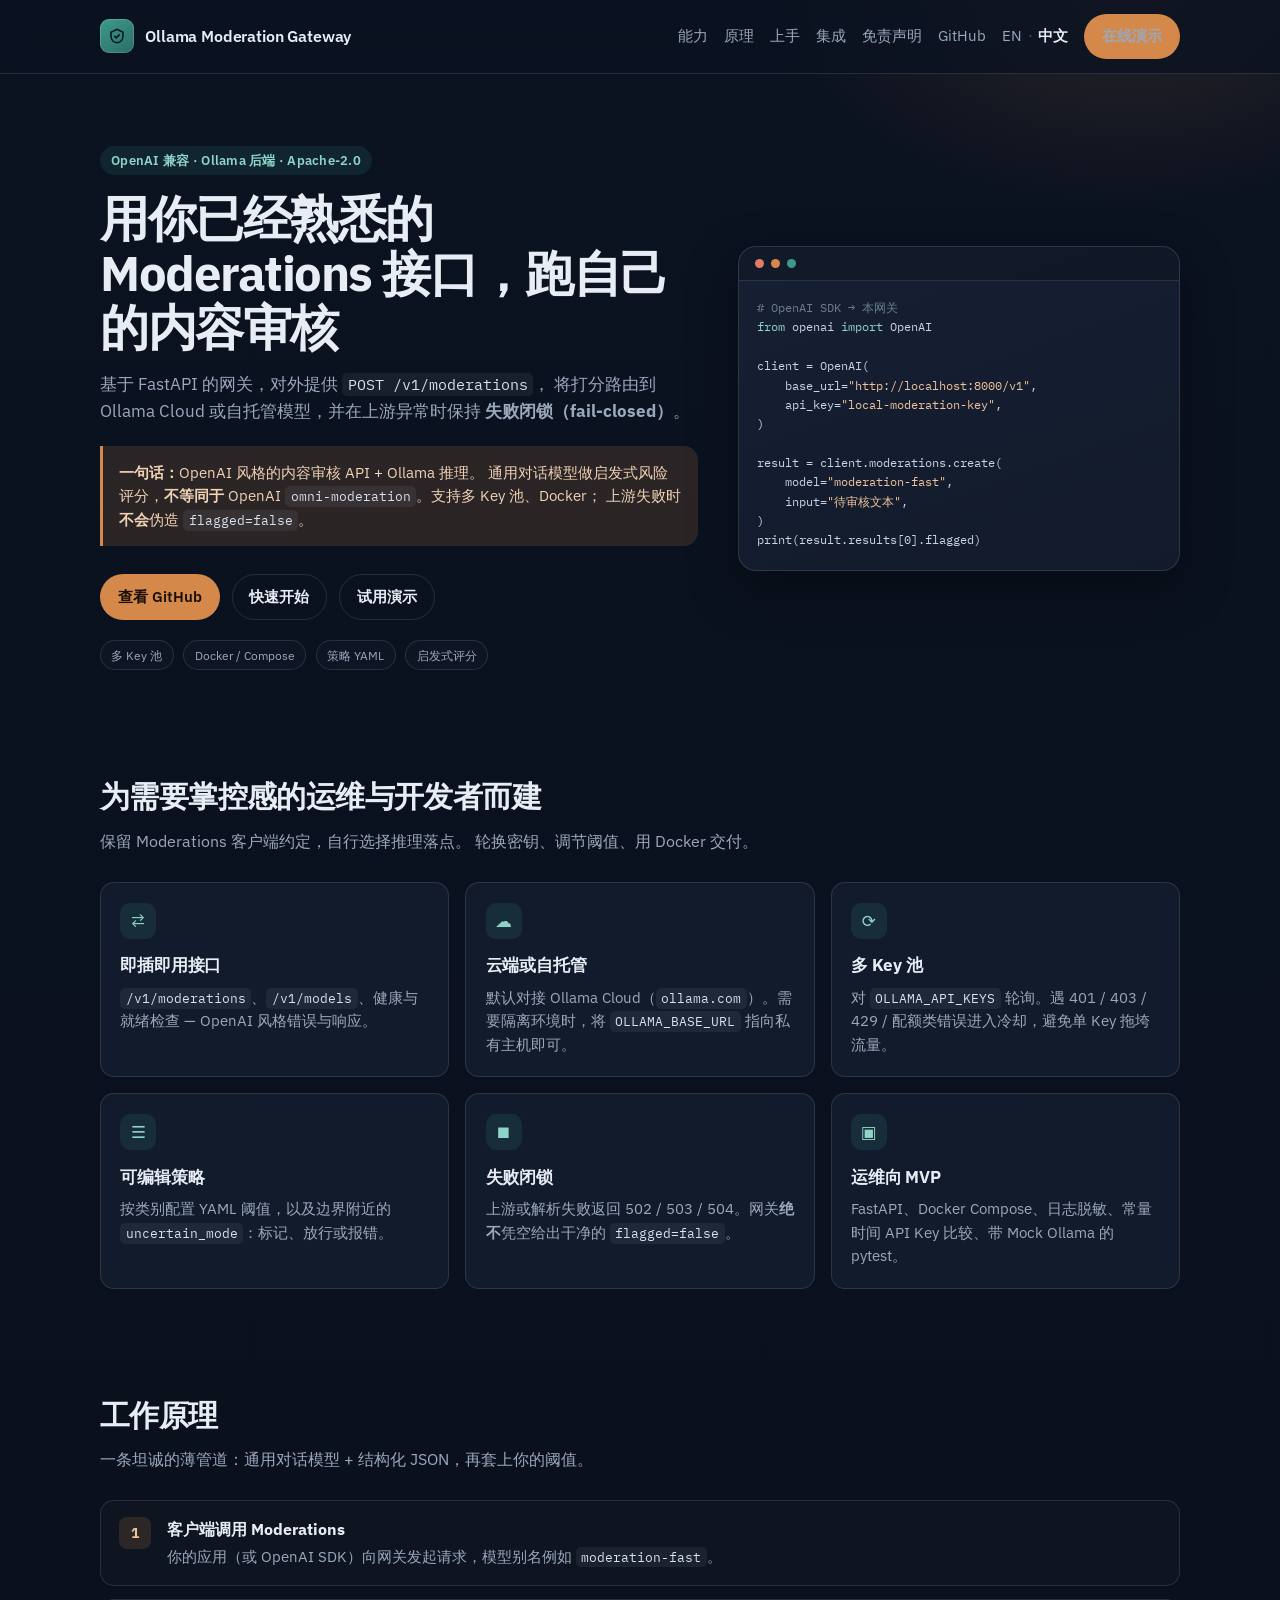
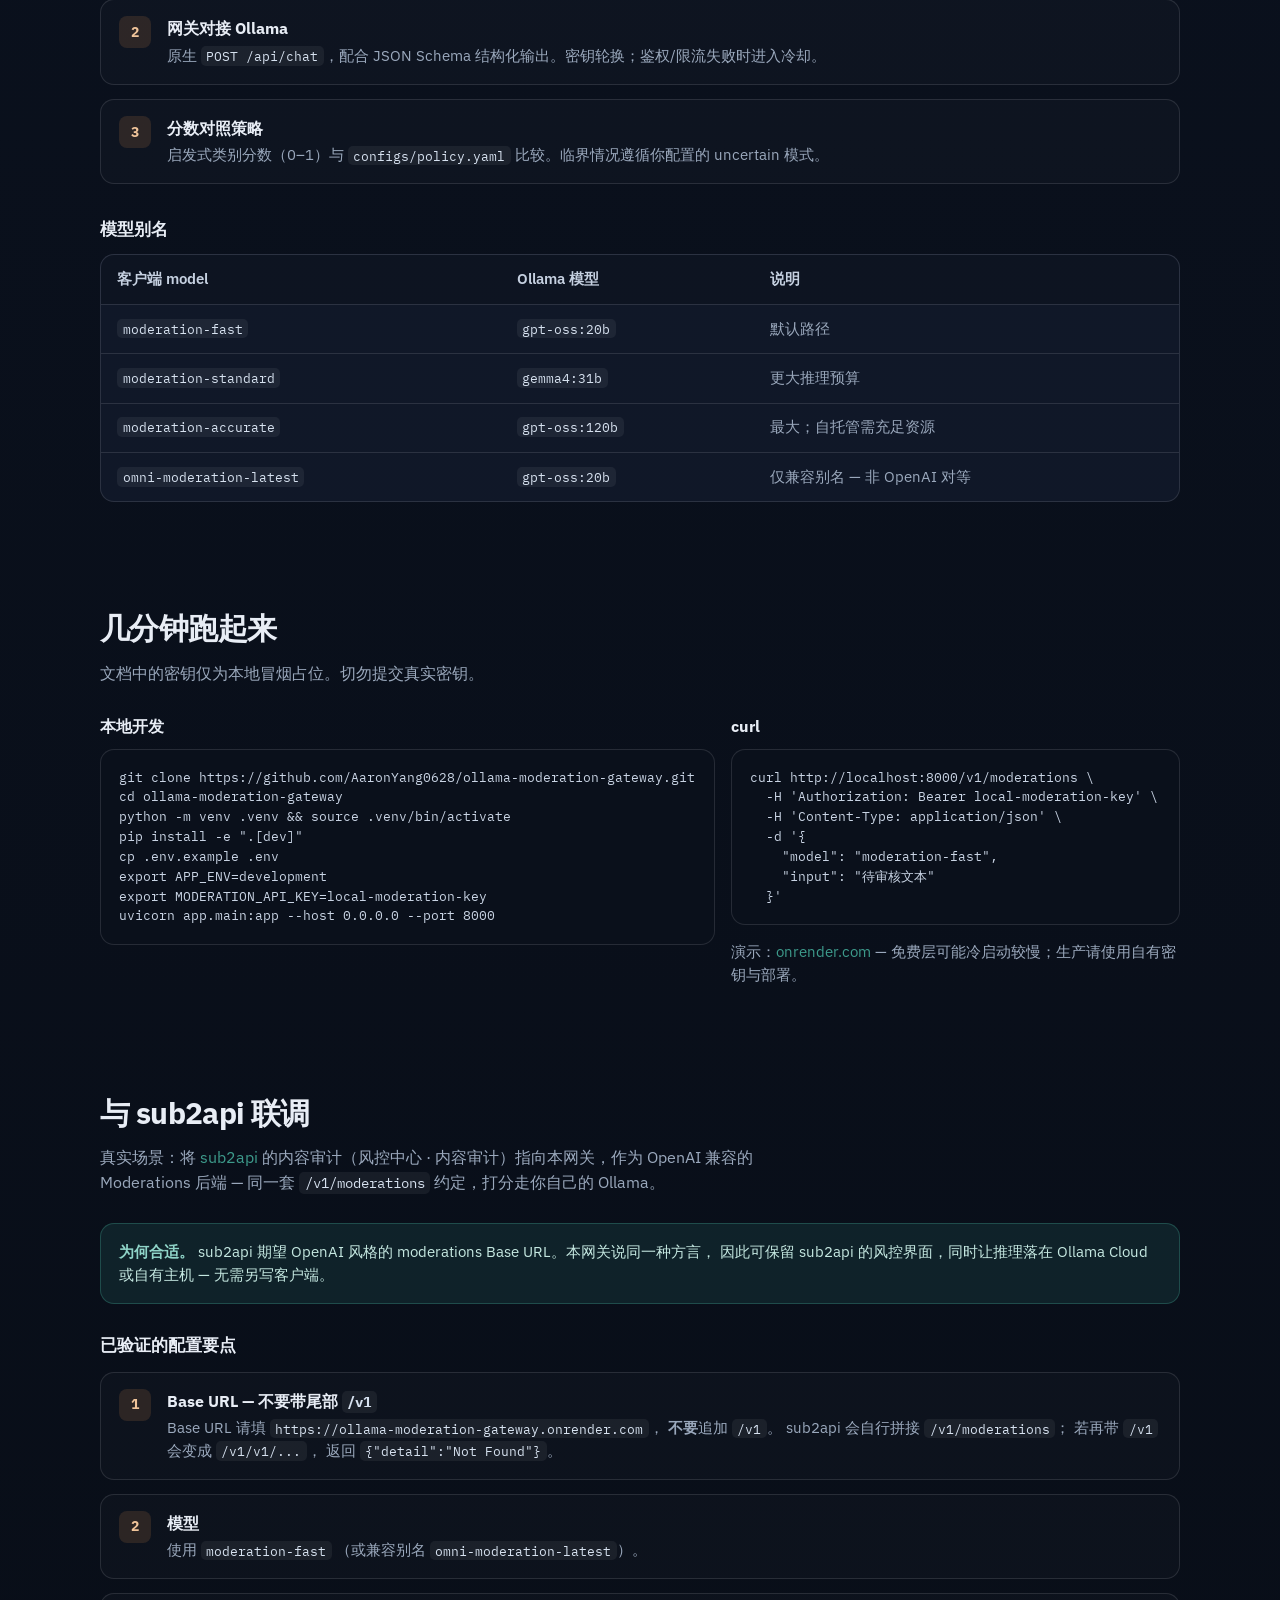
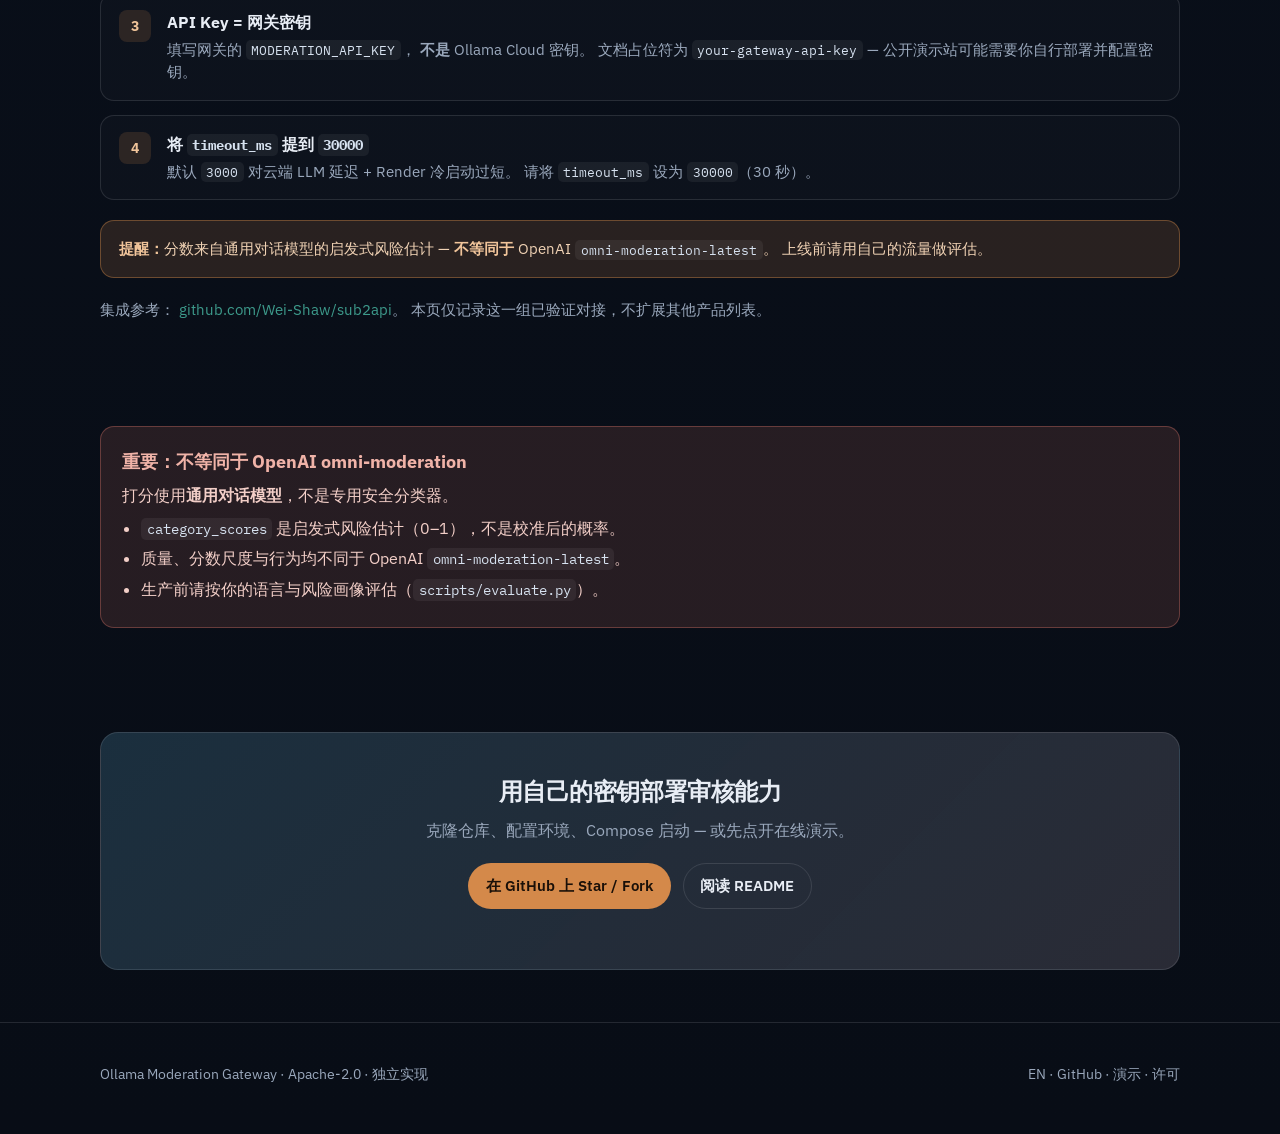
==== docs/zh/index.html @ 5632f90f "Docs: sub2api integration example and Chinese landing page" ====
<!DOCTYPE html>
<html lang="zh-CN">
<head>
  <meta charset="utf-8" />
  <meta name="viewport" content="width=device-width, initial-scale=1" />
  <title>Ollama Moderation Gateway — OpenAI 兼容内容审核网关</title>
  <meta name="description" content="基于 Ollama（云端或自托管）的 OpenAI 兼容 Moderations API 网关。多 Key 池、FastAPI、Docker、失败闭锁。启发式评分，不等同于 OpenAI omni-moderation。可对接 sub2api 内容审计。" />
  <meta name="theme-color" content="#0b1220" />
  <link rel="preconnect" href="https://fonts.googleapis.com" />
  <link rel="preconnect" href="https://fonts.gstatic.com" crossorigin />
  <link href="https://fonts.googleapis.com/css2?family=IBM+Plex+Mono:wght@400;500&family=IBM+Plex+Sans:wght@400;500;600;700&display=swap" rel="stylesheet" />
  <link rel="stylesheet" href="../assets/style.css" />
  <link rel="icon" href="data:image/svg+xml,%3Csvg xmlns='http://www.w3.org/2000/svg' viewBox='0 0 32 32'%3E%3Crect width='32' height='32' rx='8' fill='%233d9a8b'/%3E%3Cpath d='M8 16h16M16 8v16' stroke='%230b1220' stroke-width='3' stroke-linecap='round'/%3E%3C/svg%3E" />
</head>
<body>
  <header class="nav">
    <div class="wrap nav-inner">
      <a class="brand" href="#top">
        <span class="brand-mark" aria-hidden="true">
          <svg width="18" height="18" viewBox="0 0 24 24" fill="none">
            <path d="M12 3l8 4v5c0 5-3.5 8.5-8 9-4.5-.5-8-4-8-9V7l8-4z" stroke="#0b1220" stroke-width="2" fill="none"/>
            <path d="M9 12.5l2 2 4-4" stroke="#0b1220" stroke-width="2" stroke-linecap="round" stroke-linejoin="round"/>
          </svg>
        </span>
        Ollama Moderation Gateway
      </a>
      <nav class="nav-links" aria-label="主导航">
        <a class="hide-sm" href="#features">能力</a>
        <a class="hide-sm" href="#how">原理</a>
        <a class="hide-sm" href="#code">上手</a>
        <a class="hide-sm" href="#integrations">集成</a>
        <a class="hide-sm" href="#disclaimer">免责声明</a>
        <a href="https://github.com/AaronYang0628/ollama-moderation-gateway">GitHub</a>
        <span class="lang-switch" aria-label="语言">
          <a href="../">EN</a>
          <span class="lang-sep" aria-hidden="true">·</span>
          <span class="lang-current" aria-current="page">中文</span>
        </span>
        <a class="btn btn-primary" href="https://ollama-moderation-gateway.onrender.com">在线演示</a>
      </nav>
    </div>
  </header>

  <main id="top">
    <section class="hero">
      <div class="wrap hero-grid">
        <div>
          <div class="eyebrow">OpenAI 兼容 · Ollama 后端 · Apache-2.0</div>
          <h1>用你已经熟悉的 Moderations 接口，跑自己的内容审核</h1>
          <p class="hero-lead">
            基于 FastAPI 的网关，对外提供 <code class="inline">POST /v1/moderations</code>，
            将打分路由到 Ollama Cloud 或自托管模型，并在上游异常时保持
            <strong>失败闭锁（fail-closed）</strong>。
          </p>
          <p class="zh-summary">
            <strong>一句话：</strong>OpenAI 风格的内容审核 API + Ollama 推理。
            通用对话模型做启发式风险评分，<strong>不等同于</strong> OpenAI
            <code class="inline">omni-moderation</code>。支持多 Key 池、Docker；
            上游失败时<strong>不会</strong>伪造 <code class="inline">flagged=false</code>。
          </p>
          <div class="cta-row">
            <a class="btn btn-primary" href="https://github.com/AaronYang0628/ollama-moderation-gateway">查看 GitHub</a>
            <a class="btn btn-ghost" href="https://github.com/AaronYang0628/ollama-moderation-gateway#quick-start">快速开始</a>
            <a class="btn btn-ghost" href="https://ollama-moderation-gateway.onrender.com">试用演示</a>
          </div>
          <div class="meta-row">
            <span class="chip">多 Key 池</span>
            <span class="chip">Docker / Compose</span>
            <span class="chip">策略 YAML</span>
            <span class="chip">启发式评分</span>
          </div>
        </div>
        <aside class="hero-card" aria-label="示例请求">
          <div class="hero-card-top">
            <span class="dot"></span><span class="dot"></span><span class="dot"></span>
          </div>
          <pre><span class="tok-cm"># OpenAI SDK → 本网关</span>
<span class="tok-key">from</span> openai <span class="tok-key">import</span> OpenAI

client = OpenAI(
    base_url=<span class="tok-str">"http://localhost:8000/v1"</span>,
    api_key=<span class="tok-str">"local-moderation-key"</span>,
)

result = client.moderations.create(
    model=<span class="tok-str">"moderation-fast"</span>,
    input=<span class="tok-str">"待审核文本"</span>,
)
print(result.results[0].flagged)</pre>
        </aside>
      </div>
    </section>

    <section id="features">
      <div class="wrap">
        <h2 class="section-title">为需要掌控感的运维与开发者而建</h2>
        <p class="section-lead">
          保留 Moderations 客户端约定，自行选择推理落点。
          轮换密钥、调节阈值、用 Docker 交付。
        </p>
        <div class="grid-3">
          <article class="card">
            <div class="icon" aria-hidden="true">⇄</div>
            <h3>即插即用接口</h3>
            <p><code class="inline">/v1/moderations</code>、<code class="inline">/v1/models</code>、健康与就绪检查 — OpenAI 风格错误与响应。</p>
          </article>
          <article class="card">
            <div class="icon" aria-hidden="true">☁</div>
            <h3>云端或自托管</h3>
            <p>默认对接 Ollama Cloud（<code class="inline">ollama.com</code>）。需要隔离环境时，将 <code class="inline">OLLAMA_BASE_URL</code> 指向私有主机即可。</p>
          </article>
          <article class="card">
            <div class="icon" aria-hidden="true">⟳</div>
            <h3>多 Key 池</h3>
            <p>对 <code class="inline">OLLAMA_API_KEYS</code> 轮询。遇 401 / 403 / 429 / 配额类错误进入冷却，避免单 Key 拖垮流量。</p>
          </article>
          <article class="card">
            <div class="icon" aria-hidden="true">☰</div>
            <h3>可编辑策略</h3>
            <p>按类别配置 YAML 阈值，以及边界附近的 <code class="inline">uncertain_mode</code>：标记、放行或报错。</p>
          </article>
          <article class="card">
            <div class="icon" aria-hidden="true">⏹</div>
            <h3>失败闭锁</h3>
            <p>上游或解析失败返回 502 / 503 / 504。网关<strong>绝不</strong>凭空给出干净的 <code class="inline">flagged=false</code>。</p>
          </article>
          <article class="card">
            <div class="icon" aria-hidden="true">▣</div>
            <h3>运维向 MVP</h3>
            <p>FastAPI、Docker Compose、日志脱敏、常量时间 API Key 比较、带 Mock Ollama 的 pytest。</p>
          </article>
        </div>
      </div>
    </section>

    <section id="how">
      <div class="wrap">
        <h2 class="section-title">工作原理</h2>
        <p class="section-lead">一条坦诚的薄管道：通用对话模型 + 结构化 JSON，再套上你的阈值。</p>
        <div class="steps">
          <div class="step">
            <div class="step-num">1</div>
            <div>
              <h3>客户端调用 Moderations</h3>
              <p>你的应用（或 OpenAI SDK）向网关发起请求，模型别名例如 <code class="inline">moderation-fast</code>。</p>
            </div>
          </div>
          <div class="step">
            <div class="step-num">2</div>
            <div>
              <h3>网关对接 Ollama</h3>
              <p>原生 <code class="inline">POST /api/chat</code>，配合 JSON Schema 结构化输出。密钥轮换；鉴权/限流失败时进入冷却。</p>
            </div>
          </div>
          <div class="step">
            <div class="step-num">3</div>
            <div>
              <h3>分数对照策略</h3>
              <p>启发式类别分数（0–1）与 <code class="inline">configs/policy.yaml</code> 比较。临界情况遵循你配置的 uncertain 模式。</p>
            </div>
          </div>
        </div>

        <h3 style="margin: 2rem 0 0.75rem; font-size: 1.05rem;">模型别名</h3>
        <div class="table-wrap">
          <table>
            <thead>
              <tr>
                <th>客户端 model</th>
                <th>Ollama 模型</th>
                <th>说明</th>
              </tr>
            </thead>
            <tbody>
              <tr>
                <td><code class="inline">moderation-fast</code></td>
                <td><code class="inline">gpt-oss:20b</code></td>
                <td>默认路径</td>
              </tr>
              <tr>
                <td><code class="inline">moderation-standard</code></td>
                <td><code class="inline">gemma4:31b</code></td>
                <td>更大推理预算</td>
              </tr>
              <tr>
                <td><code class="inline">moderation-accurate</code></td>
                <td><code class="inline">gpt-oss:120b</code></td>
                <td>最大；自托管需充足资源</td>
              </tr>
              <tr>
                <td><code class="inline">omni-moderation-latest</code></td>
                <td><code class="inline">gpt-oss:20b</code></td>
                <td>仅兼容别名 — 非 OpenAI 对等</td>
              </tr>
            </tbody>
          </table>
        </div>
      </div>
    </section>

    <section id="code">
      <div class="wrap">
        <h2 class="section-title">几分钟跑起来</h2>
        <p class="section-lead">文档中的密钥仅为本地冒烟占位。切勿提交真实密钥。</p>
        <div class="split">
          <div>
            <h3 style="margin: 0 0 0.65rem; font-size: 1rem;">本地开发</h3>
            <pre class="code-block">git clone https://github.com/AaronYang0628/ollama-moderation-gateway.git
cd ollama-moderation-gateway
python -m venv .venv &amp;&amp; source .venv/bin/activate
pip install -e ".[dev]"
cp .env.example .env
export APP_ENV=development
export MODERATION_API_KEY=local-moderation-key
uvicorn app.main:app --host 0.0.0.0 --port 8000</pre>
          </div>
          <div>
            <h3 style="margin: 0 0 0.65rem; font-size: 1rem;">curl</h3>
            <pre class="code-block">curl http://localhost:8000/v1/moderations \
  -H 'Authorization: Bearer local-moderation-key' \
  -H 'Content-Type: application/json' \
  -d '{
    "model": "moderation-fast",
    "input": "待审核文本"
  }'</pre>
            <p style="margin: 1rem 0 0; color: var(--muted); font-size: 0.92rem;">
              演示：<a href="https://ollama-moderation-gateway.onrender.com">onrender.com</a> —
              免费层可能冷启动较慢；生产请使用自有密钥与部署。
            </p>
          </div>
        </div>
      </div>
    </section>

    <section id="integrations">
      <div class="wrap">
        <h2 class="section-title">与 sub2api 联调</h2>
        <p class="section-lead">
          真实场景：将
          <a href="https://github.com/Wei-Shaw/sub2api" rel="noopener">sub2api</a>
          的内容审计（风控中心 · 内容审计）指向本网关，作为 OpenAI 兼容的 Moderations 后端 —
          同一套 <code class="inline">/v1/moderations</code> 约定，打分走你自己的 Ollama。
        </p>

        <div class="callout">
          <strong>为何合适。</strong>
          sub2api 期望 OpenAI 风格的 moderations Base URL。本网关说同一种方言，
          因此可保留 sub2api 的风控界面，同时让推理落在 Ollama Cloud 或自有主机 —
          无需另写客户端。
        </div>

        <h3 style="margin: 1.75rem 0 0.85rem; font-size: 1.05rem;">已验证的配置要点</h3>
        <div class="steps">
          <div class="step">
            <div class="step-num">1</div>
            <div>
              <h3>Base URL — 不要带尾部 <code class="inline">/v1</code></h3>
              <p>
                Base URL 请填
                <code class="inline">https://ollama-moderation-gateway.onrender.com</code>，
                <strong>不要</strong>追加 <code class="inline">/v1</code>。
                sub2api 会自行拼接 <code class="inline">/v1/moderations</code>；
                若再带 <code class="inline">/v1</code> 会变成 <code class="inline">/v1/v1/...</code>，
                返回 <code class="inline">{"detail":"Not Found"}</code>。
              </p>
            </div>
          </div>
          <div class="step">
            <div class="step-num">2</div>
            <div>
              <h3>模型</h3>
              <p>
                使用 <code class="inline">moderation-fast</code>
                （或兼容别名 <code class="inline">omni-moderation-latest</code>）。
              </p>
            </div>
          </div>
          <div class="step">
            <div class="step-num">3</div>
            <div>
              <h3>API Key = 网关密钥</h3>
              <p>
                填写网关的 <code class="inline">MODERATION_API_KEY</code>，
                <strong>不是</strong> Ollama Cloud 密钥。
                文档占位符为 <code class="inline">your-gateway-api-key</code> —
                公开演示站可能需要你自行部署并配置密钥。
              </p>
            </div>
          </div>
          <div class="step">
            <div class="step-num">4</div>
            <div>
              <h3>将 <code class="inline">timeout_ms</code> 提到 <code class="inline">30000</code></h3>
              <p>
                默认 <code class="inline">3000</code> 对云端 LLM 延迟 + Render 冷启动过短。
                请将 <code class="inline">timeout_ms</code> 设为 <code class="inline">30000</code>（30 秒）。
              </p>
            </div>
          </div>
        </div>

        <div class="callout callout-warn" style="margin-top: 1.25rem;">
          <strong>提醒：</strong>分数来自通用对话模型的启发式风险估计 —
          <strong>不等同于</strong> OpenAI <code class="inline">omni-moderation-latest</code>。
          上线前请用自己的流量做评估。
        </div>

        <p style="margin: 1.25rem 0 0; color: var(--muted); font-size: 0.95rem;">
          集成参考：
          <a href="https://github.com/Wei-Shaw/sub2api" rel="noopener">github.com/Wei-Shaw/sub2api</a>。
          本页仅记录这一组已验证对接，不扩展其他产品列表。
        </p>
      </div>
    </section>

    <section id="disclaimer">
      <div class="wrap">
        <div class="disclaimer">
          <h2>重要：不等同于 OpenAI omni-moderation</h2>
          <p style="margin: 0; color: #f3cfc8;">
            打分使用<strong>通用对话模型</strong>，不是专用安全分类器。
          </p>
          <ul>
            <li><code class="inline">category_scores</code> 是启发式风险估计（0–1），不是校准后的概率。</li>
            <li>质量、分数尺度与行为均不同于 OpenAI <code class="inline">omni-moderation-latest</code>。</li>
            <li>生产前请按你的语言与风险画像评估（<code class="inline">scripts/evaluate.py</code>）。</li>
          </ul>
        </div>
      </div>
    </section>

    <section>
      <div class="wrap">
        <div class="cta-band">
          <h2>用自己的密钥部署审核能力</h2>
          <p>克隆仓库、配置环境、Compose 启动 — 或先点开在线演示。</p>
          <div class="cta-row" style="justify-content: center;">
            <a class="btn btn-primary" href="https://github.com/AaronYang0628/ollama-moderation-gateway">在 GitHub 上 Star / Fork</a>
            <a class="btn btn-ghost" href="https://github.com/AaronYang0628/ollama-moderation-gateway#quick-start">阅读 README</a>
          </div>
        </div>
      </div>
    </section>
  </main>

  <footer class="footer">
    <div class="wrap footer-inner">
      <div>
        Ollama Moderation Gateway · Apache-2.0 · 独立实现
      </div>
      <div>
        <a href="../">EN</a>
        ·
        <a href="https://github.com/AaronYang0628/ollama-moderation-gateway">GitHub</a>
        ·
        <a href="https://ollama-moderation-gateway.onrender.com">演示</a>
        ·
        <a href="https://github.com/AaronYang0628/ollama-moderation-gateway/blob/main/LICENSE">许可</a>
      </div>
    </div>
  </footer>
</body>
</html>
---- docs/assets/style.css ----
/* Ollama Moderation Gateway — product landing
   Palette: ink navy + copper accent (not purple-gradient AI slop) */

:root {
  --ink: #0b1220;
  --ink-2: #121a2b;
  --panel: #162033;
  --line: rgba(232, 237, 245, 0.12);
  --text: #e8edf5;
  --muted: #9aa8bc;
  --copper: #d4894a;
  --copper-soft: rgba(212, 137, 74, 0.16);
  --teal: #3d9a8b;
  --teal-soft: rgba(61, 154, 139, 0.14);
  --danger: #e07a6a;
  --danger-soft: rgba(224, 122, 106, 0.14);
  --radius: 14px;
  --shadow: 0 18px 50px rgba(0, 0, 0, 0.35);
  --font: "IBM Plex Sans", "Segoe UI", system-ui, sans-serif;
  --mono: "IBM Plex Mono", ui-monospace, "SFMono-Regular", Menlo, Consolas, monospace;
  --max: 1080px;
}

*,
*::before,
*::after {
  box-sizing: border-box;
}

html {
  scroll-behavior: smooth;
}

body {
  margin: 0;
  font-family: var(--font);
  color: var(--text);
  background:
    radial-gradient(900px 480px at 12% -10%, rgba(61, 154, 139, 0.18), transparent 55%),
    radial-gradient(700px 420px at 88% 0%, rgba(212, 137, 74, 0.14), transparent 50%),
    linear-gradient(180deg, var(--ink) 0%, #080d16 100%);
  min-height: 100vh;
  line-height: 1.55;
  -webkit-font-smoothing: antialiased;
}

a {
  color: var(--teal);
  text-decoration: none;
}

a:hover {
  text-decoration: underline;
}

img,
svg {
  display: block;
  max-width: 100%;
}

.wrap {
  width: min(var(--max), calc(100% - 2.5rem));
  margin-inline: auto;
}

/* Top nav */
.nav {
  position: sticky;
  top: 0;
  z-index: 20;
  backdrop-filter: blur(12px);
  background: rgba(11, 18, 32, 0.78);
  border-bottom: 1px solid var(--line);
}

.nav-inner {
  display: flex;
  align-items: center;
  justify-content: space-between;
  gap: 1rem;
  padding: 0.85rem 0;
}

.brand {
  display: flex;
  align-items: center;
  gap: 0.7rem;
  color: var(--text);
  text-decoration: none;
  font-weight: 600;
  letter-spacing: -0.01em;
}

.brand:hover {
  text-decoration: none;
}

.brand-mark {
  width: 34px;
  height: 34px;
  border-radius: 9px;
  background: linear-gradient(145deg, var(--teal), #2a6f66);
  box-shadow: inset 0 0 0 1px rgba(255, 255, 255, 0.15);
  display: grid;
  place-items: center;
}

.nav-links {
  display: flex;
  flex-wrap: wrap;
  gap: 0.35rem 1rem;
  align-items: center;
}

.nav-links a {
  color: var(--muted);
  font-size: 0.92rem;
}

.nav-links a:hover {
  color: var(--text);
  text-decoration: none;
}

.btn {
  display: inline-flex;
  align-items: center;
  justify-content: center;
  gap: 0.45rem;
  padding: 0.65rem 1.05rem;
  border-radius: 999px;
  border: 1px solid transparent;
  font-weight: 600;
  font-size: 0.95rem;
  text-decoration: none;
  transition: transform 0.15s ease, background 0.15s ease, border-color 0.15s ease;
}

.btn:hover {
  text-decoration: none;
  transform: translateY(-1px);
}

.btn-primary {
  background: var(--copper);
  color: #1a1008;
}

.btn-primary:hover {
  background: #e09a5c;
  color: #1a1008;
}

.btn-ghost {
  background: transparent;
  color: var(--text);
  border-color: var(--line);
}

.btn-ghost:hover {
  border-color: rgba(232, 237, 245, 0.28);
  background: rgba(255, 255, 255, 0.03);
}

/* Hero */
.hero {
  padding: 4.5rem 0 3.25rem;
}

.hero-grid {
  display: grid;
  grid-template-columns: 1.15fr 0.85fr;
  gap: 2.5rem;
  align-items: center;
}

.eyebrow {
  display: inline-flex;
  align-items: center;
  gap: 0.45rem;
  padding: 0.3rem 0.7rem;
  border-radius: 999px;
  background: var(--teal-soft);
  color: #8fd4c8;
  font-size: 0.8rem;
  font-weight: 600;
  letter-spacing: 0.02em;
  margin-bottom: 1rem;
}

.hero h1 {
  margin: 0 0 1rem;
  font-size: clamp(2rem, 4.2vw, 3.05rem);
  line-height: 1.12;
  letter-spacing: -0.03em;
  font-weight: 700;
}

.hero-lead {
  margin: 0 0 1.35rem;
  color: var(--muted);
  font-size: 1.08rem;
  max-width: 38rem;
}

.zh-summary {
  margin: 0 0 1.75rem;
  padding: 0.9rem 1rem;
  border-left: 3px solid var(--copper);
  background: var(--copper-soft);
  border-radius: 0 var(--radius) var(--radius) 0;
  color: #f0d2b4;
  font-size: 0.95rem;
}

.cta-row {
  display: flex;
  flex-wrap: wrap;
  gap: 0.75rem;
  margin-bottom: 1.25rem;
}

.meta-row {
  display: flex;
  flex-wrap: wrap;
  gap: 0.6rem;
}

.chip {
  font-size: 0.78rem;
  color: var(--muted);
  border: 1px solid var(--line);
  border-radius: 999px;
  padding: 0.28rem 0.65rem;
  background: rgba(255, 255, 255, 0.02);
}

.hero-card {
  background: linear-gradient(160deg, var(--panel), var(--ink-2));
  border: 1px solid var(--line);
  border-radius: calc(var(--radius) + 4px);
  box-shadow: var(--shadow);
  overflow: hidden;
}

.hero-card-top {
  display: flex;
  align-items: center;
  gap: 0.45rem;
  padding: 0.75rem 1rem;
  border-bottom: 1px solid var(--line);
  background: rgba(0, 0, 0, 0.2);
}

.dot {
  width: 9px;
  height: 9px;
  border-radius: 50%;
  background: #4b5568;
}

.dot:nth-child(1) { background: #e07a6a; }
.dot:nth-child(2) { background: #d4894a; }
.dot:nth-child(3) { background: #3d9a8b; }

.hero-card pre {
  margin: 0;
  padding: 1.1rem 1.15rem 1.25rem;
  overflow-x: auto;
  font-family: var(--mono);
  font-size: 0.78rem;
  line-height: 1.55;
  color: #c9d4e4;
}

.tok-key { color: #8fd4c8; }
.tok-str { color: #f0c49a; }
.tok-cm { color: #6b7c91; }

/* Sections */
section {
  padding: 3.25rem 0;
}

.section-title {
  margin: 0 0 0.55rem;
  font-size: clamp(1.45rem, 2.4vw, 1.85rem);
  letter-spacing: -0.02em;
}

.section-lead {
  margin: 0 0 1.75rem;
  color: var(--muted);
  max-width: 42rem;
}

.grid-3 {
  display: grid;
  grid-template-columns: repeat(3, 1fr);
  gap: 1rem;
}

.card {
  background: rgba(22, 32, 51, 0.72);
  border: 1px solid var(--line);
  border-radius: var(--radius);
  padding: 1.25rem 1.2rem;
}

.card h3 {
  margin: 0 0 0.45rem;
  font-size: 1.05rem;
  letter-spacing: -0.01em;
}

.card p {
  margin: 0;
  color: var(--muted);
  font-size: 0.95rem;
}

.card .icon {
  width: 36px;
  height: 36px;
  border-radius: 10px;
  display: grid;
  place-items: center;
  margin-bottom: 0.85rem;
  background: var(--teal-soft);
  color: #8fd4c8;
  font-size: 1.05rem;
}

.steps {
  display: grid;
  gap: 0.85rem;
}

.step {
  display: grid;
  grid-template-columns: auto 1fr;
  gap: 1rem;
  align-items: start;
  padding: 1rem 1.1rem;
  border: 1px solid var(--line);
  border-radius: var(--radius);
  background: rgba(255, 255, 255, 0.02);
}

.step-num {
  width: 2rem;
  height: 2rem;
  border-radius: 8px;
  display: grid;
  place-items: center;
  font-weight: 700;
  font-size: 0.9rem;
  background: var(--copper-soft);
  color: #f0c49a;
}

.step h3 {
  margin: 0 0 0.25rem;
  font-size: 1rem;
}

.step p {
  margin: 0;
  color: var(--muted);
  font-size: 0.92rem;
}

.split {
  display: grid;
  grid-template-columns: 1fr 1fr;
  gap: 1rem;
}

.code-block {
  margin: 0;
  padding: 1.1rem 1.15rem;
  border-radius: var(--radius);
  border: 1px solid var(--line);
  background: #0a101b;
  overflow-x: auto;
  font-family: var(--mono);
  font-size: 0.8rem;
  line-height: 1.55;
  color: #c9d4e4;
}

.table-wrap {
  overflow-x: auto;
  border: 1px solid var(--line);
  border-radius: var(--radius);
  background: rgba(22, 32, 51, 0.55);
}

table {
  width: 100%;
  border-collapse: collapse;
  font-size: 0.92rem;
}

th,
td {
  text-align: left;
  padding: 0.8rem 1rem;
  border-bottom: 1px solid var(--line);
}

th {
  color: #c5d0e0;
  font-weight: 600;
  background: rgba(0, 0, 0, 0.18);
}

td {
  color: var(--muted);
}

tr:last-child td {
  border-bottom: none;
}

code.inline {
  font-family: var(--mono);
  font-size: 0.85em;
  padding: 0.12rem 0.35rem;
  border-radius: 5px;
  background: rgba(255, 255, 255, 0.06);
  color: #d7e2f0;
}

.disclaimer {
  border: 1px solid rgba(224, 122, 106, 0.35);
  background: var(--danger-soft);
  border-radius: var(--radius);
  padding: 1.25rem 1.3rem;
}

.disclaimer h2 {
  margin: 0 0 0.5rem;
  color: #f0b3a8;
  font-size: 1.15rem;
}

.disclaimer ul {
  margin: 0.5rem 0 0;
  padding-left: 1.2rem;
  color: #f3cfc8;
}

.disclaimer li {
  margin: 0.35rem 0;
}

.cta-band {
  text-align: center;
  padding: 2.5rem 1.5rem;
  border-radius: calc(var(--radius) + 4px);
  border: 1px solid var(--line);
  background:
    linear-gradient(135deg, rgba(61, 154, 139, 0.12), rgba(212, 137, 74, 0.1)),
    var(--panel);
}

.cta-band h2 {
  margin: 0 0 0.5rem;
  letter-spacing: -0.02em;
}

.cta-band p {
  margin: 0 0 1.25rem;
  color: var(--muted);
}

.footer {
  padding: 2.5rem 0 3rem;
  border-top: 1px solid var(--line);
  color: var(--muted);
  font-size: 0.9rem;
}

.footer-inner {
  display: flex;
  flex-wrap: wrap;
  gap: 1rem;
  justify-content: space-between;
  align-items: center;
}

.footer a {
  color: var(--muted);
}

.footer a:hover {
  color: var(--text);
}

@media (max-width: 880px) {
  .hero-grid,
  .grid-3,
  .split {
    grid-template-columns: 1fr;
  }

  .hero {
    padding-top: 3rem;
  }

  .nav-links .hide-sm {
    display: none;
  }
}

@media (max-width: 520px) {
  .wrap {
    width: min(var(--max), calc(100% - 1.5rem));
  }

  .cta-row .btn {
    width: 100%;
  }
}

/* Language switcher */
.lang-switch {
  display: inline-flex;
  align-items: center;
  gap: 0.35rem;
  font-size: 0.92rem;
  color: var(--muted);
}

.lang-switch a {
  color: var(--muted);
}

.lang-switch a:hover {
  color: var(--text);
  text-decoration: none;
}

.lang-current {
  color: var(--text);
  font-weight: 600;
}

.lang-sep {
  opacity: 0.45;
}

/* Callouts (integrations tips) */
.callout {
  padding: 1rem 1.15rem;
  border-radius: var(--radius);
  border: 1px solid rgba(61, 154, 139, 0.35);
  background: var(--teal-soft);
  color: #c5e8e1;
  font-size: 0.95rem;
}

.callout strong {
  color: #8fd4c8;
}

.callout-warn {
  border-color: rgba(212, 137, 74, 0.4);
  background: var(--copper-soft);
  color: #f0d2b4;
}

.callout-warn strong {
  color: #f0c49a;
}
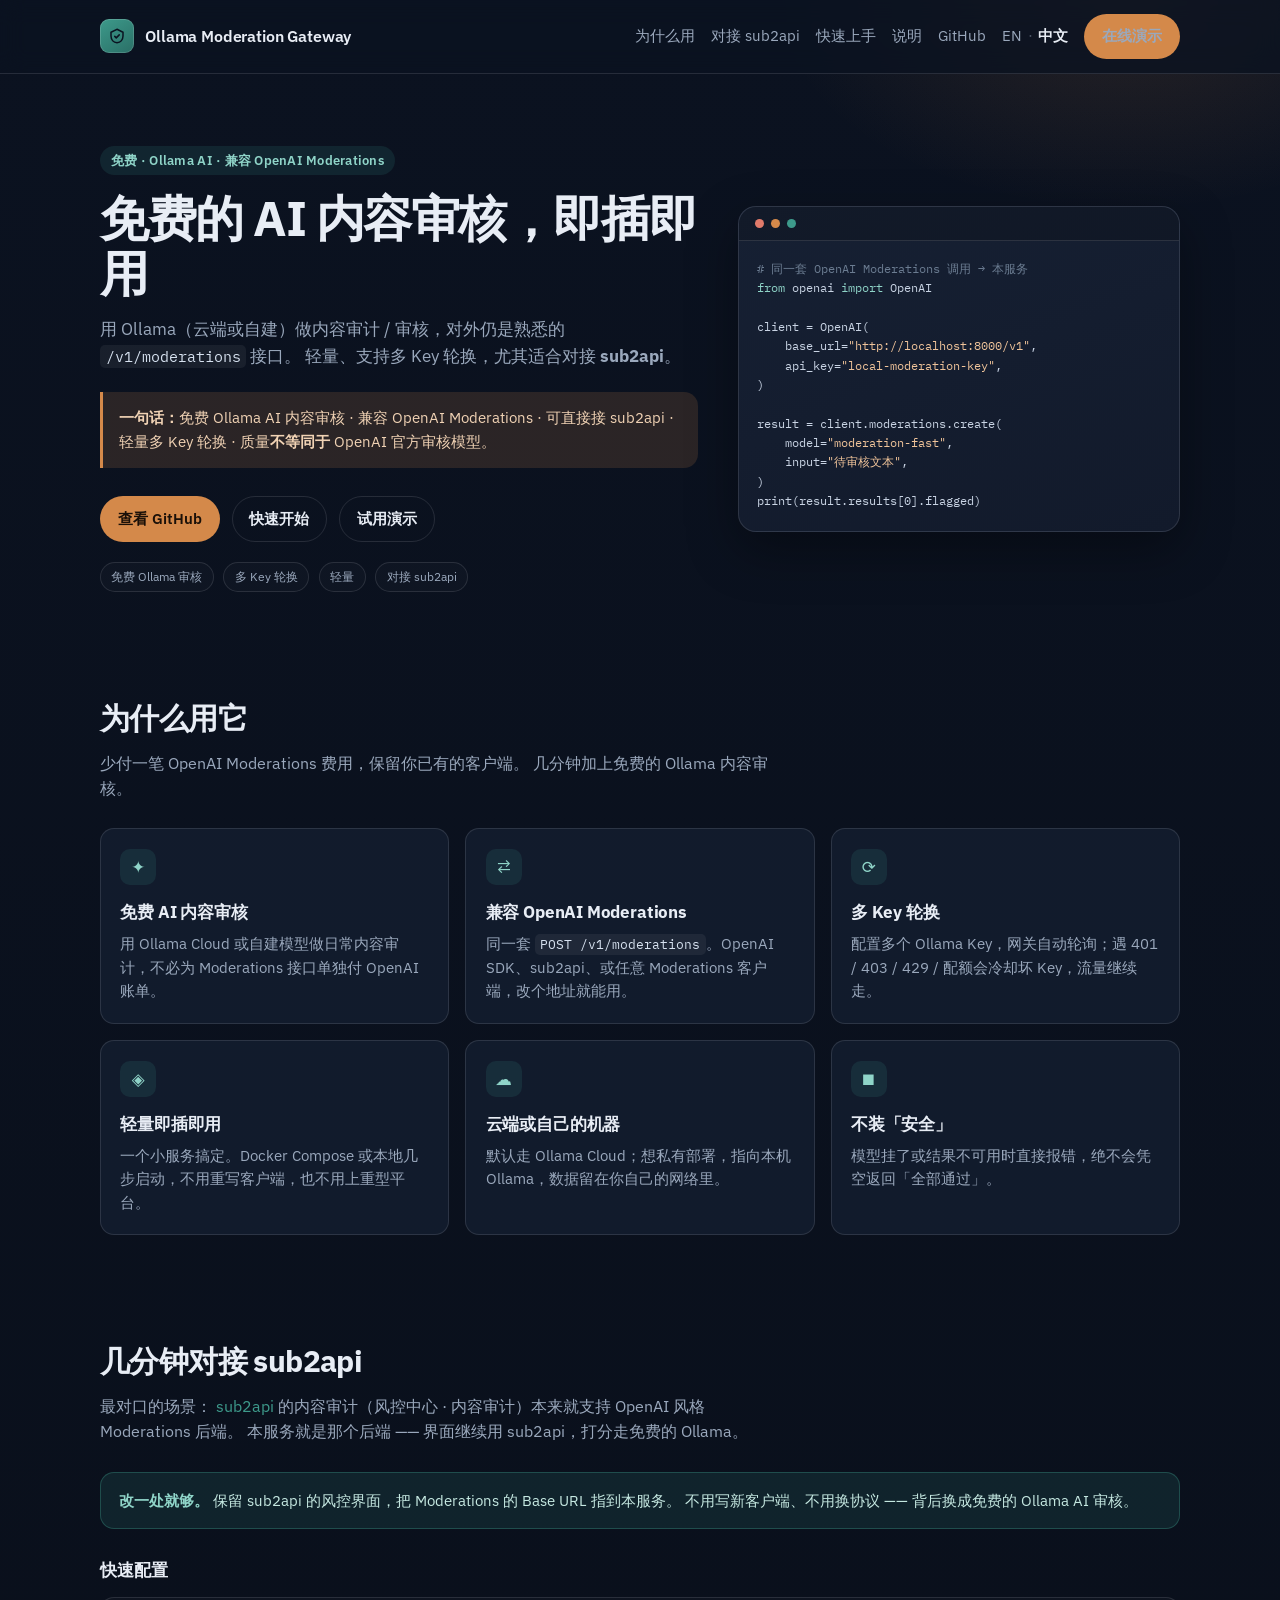
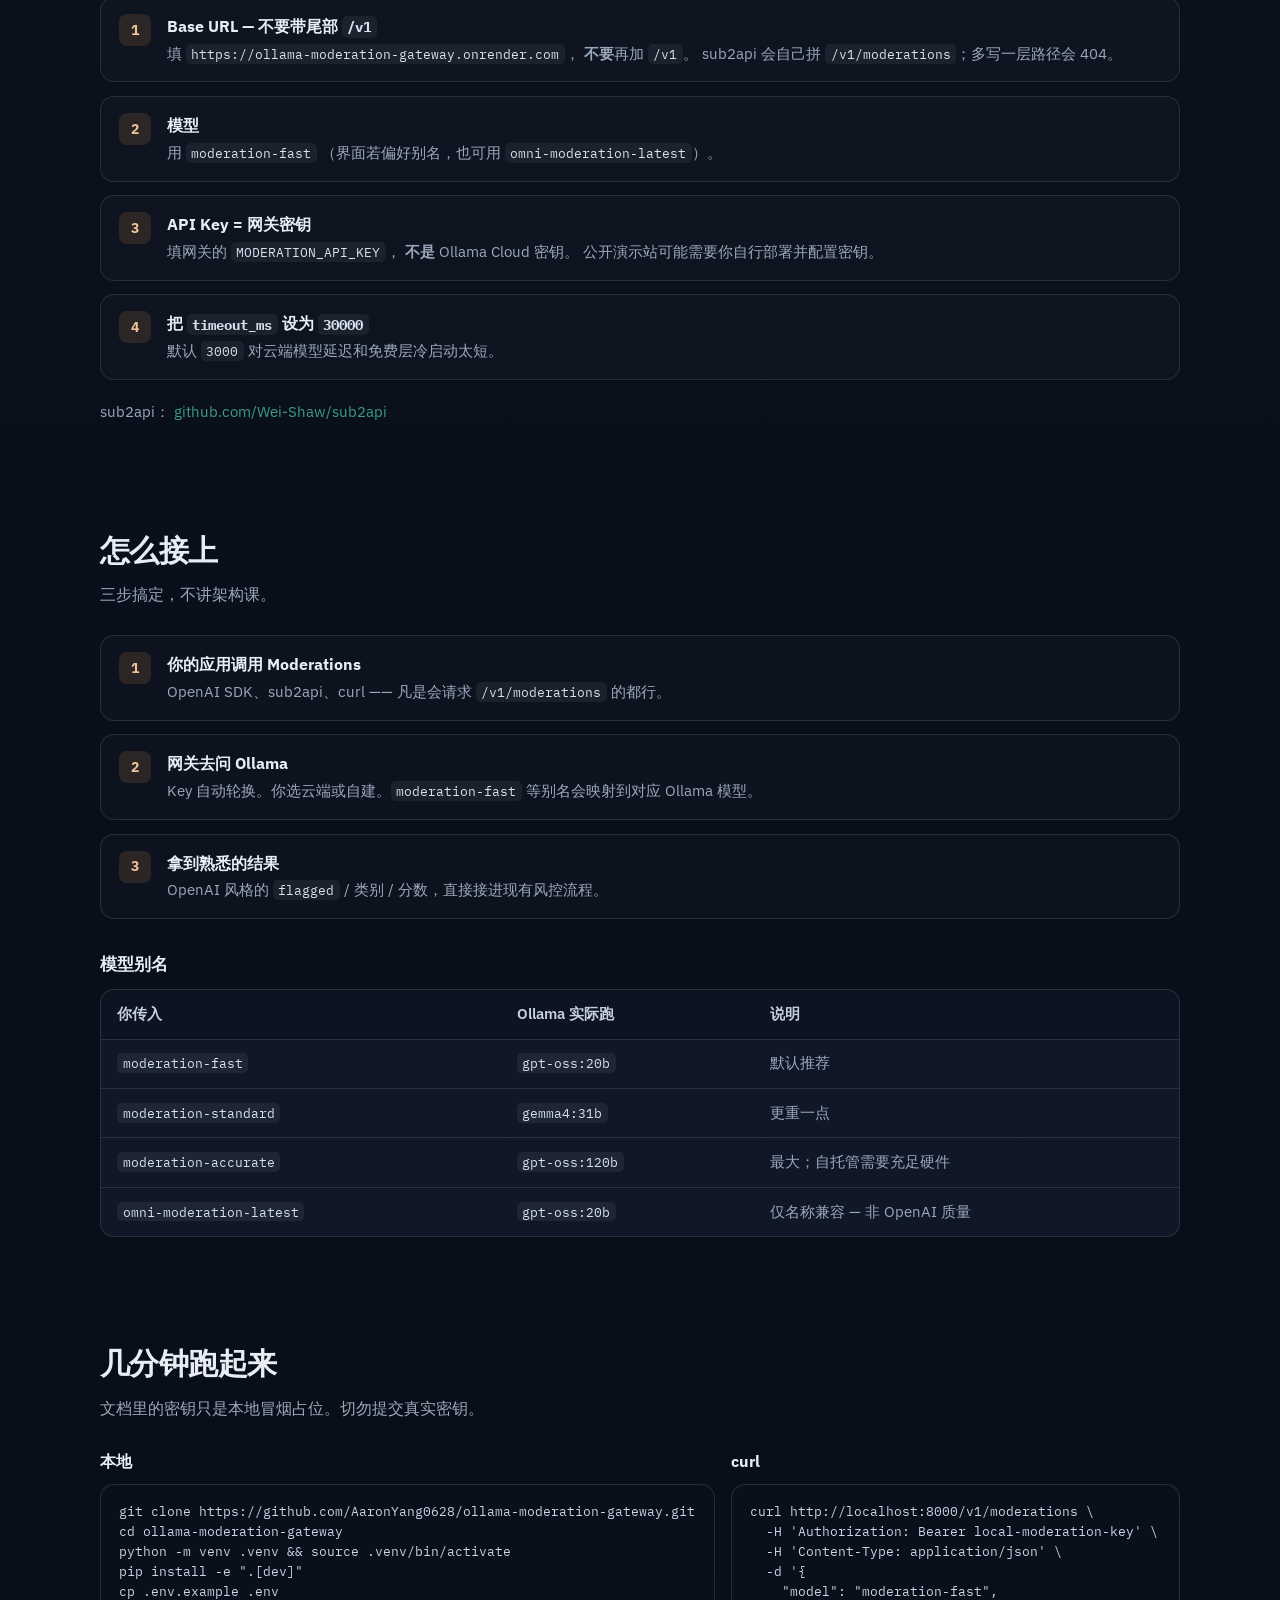
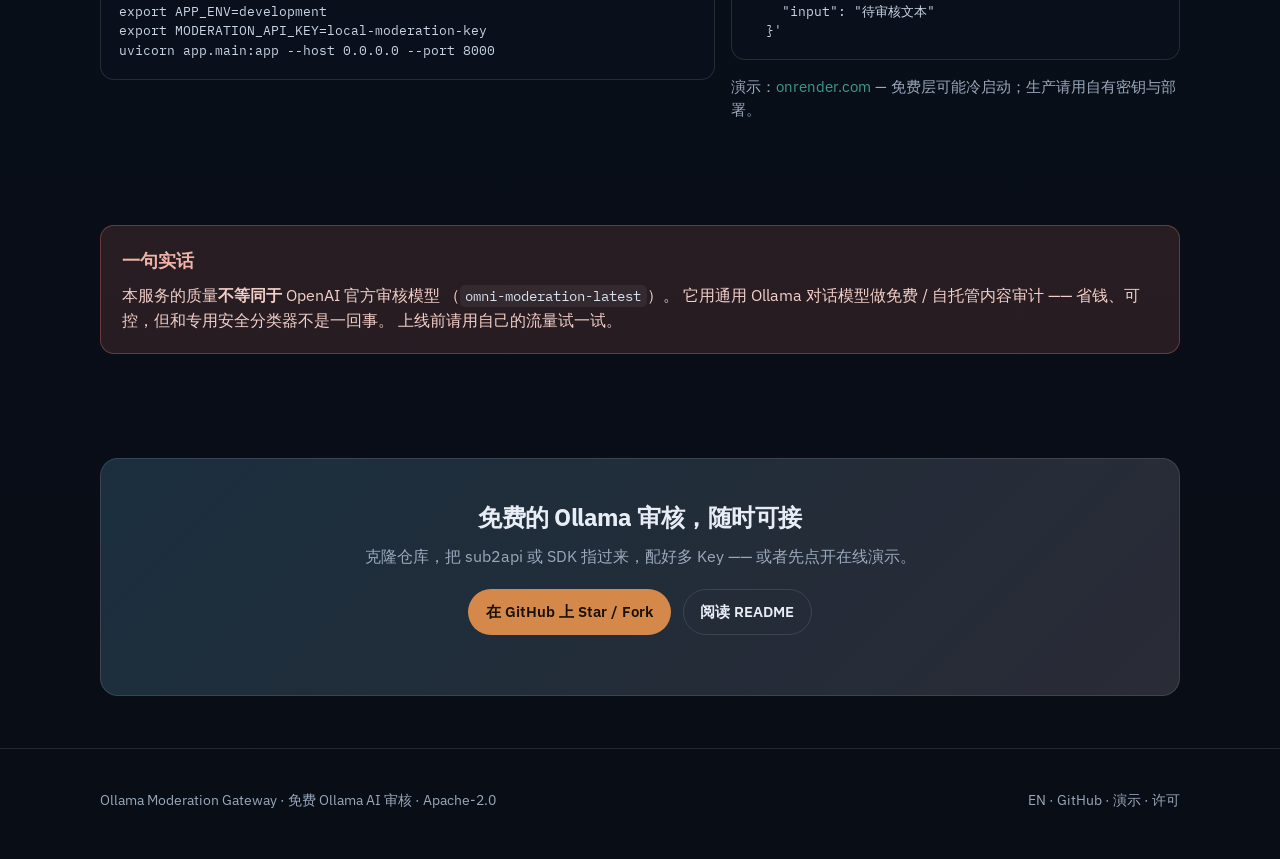
==== commit 07e066cf: "Rewrite marketing copy to be product-facing. Emphasize free Ollama AI content audit, multi-key rotat" ====
--- a/docs/zh/index.html
+++ b/docs/zh/index.html
@@ -3,8 +3,8 @@
 <head>
   <meta charset="utf-8" />
   <meta name="viewport" content="width=device-width, initial-scale=1" />
-  <title>Ollama Moderation Gateway — OpenAI 兼容内容审核网关</title>
-  <meta name="description" content="基于 Ollama（云端或自托管）的 OpenAI 兼容 Moderations API 网关。多 Key 池、FastAPI、Docker、失败闭锁。启发式评分，不等同于 OpenAI omni-moderation。可对接 sub2api 内容审计。" />
+  <title>Ollama Moderation Gateway — 免费 AI 内容审核</title>
+  <meta name="description" content="免费的 Ollama AI 内容审核 / 审计。兼容 OpenAI Moderations，可直接对接 sub2api。多 Key 轮换、轻量、即插即用。质量不等同于 OpenAI 官方审核。" />
   <meta name="theme-color" content="#0b1220" />
   <link rel="preconnect" href="https://fonts.googleapis.com" />
   <link rel="preconnect" href="https://fonts.gstatic.com" crossorigin />
@@ -25,11 +25,10 @@
         Ollama Moderation Gateway
       </a>
       <nav class="nav-links" aria-label="主导航">
-        <a class="hide-sm" href="#features">能力</a>
-        <a class="hide-sm" href="#how">原理</a>
-        <a class="hide-sm" href="#code">上手</a>
-        <a class="hide-sm" href="#integrations">集成</a>
-        <a class="hide-sm" href="#disclaimer">免责声明</a>
+        <a class="hide-sm" href="#features">为什么用</a>
+        <a class="hide-sm" href="#integrations">对接 sub2api</a>
+        <a class="hide-sm" href="#code">快速上手</a>
+        <a class="hide-sm" href="#disclaimer">说明</a>
         <a href="https://github.com/AaronYang0628/ollama-moderation-gateway">GitHub</a>
         <span class="lang-switch" aria-label="语言">
           <a href="../">EN</a>
@@ -45,18 +44,17 @@
     <section class="hero">
       <div class="wrap hero-grid">
         <div>
-          <div class="eyebrow">OpenAI 兼容 · Ollama 后端 · Apache-2.0</div>
-          <h1>用你已经熟悉的 Moderations 接口，跑自己的内容审核</h1>
+          <div class="eyebrow">免费 · Ollama AI · 兼容 OpenAI Moderations</div>
+          <h1>免费的 AI 内容审核，即插即用</h1>
           <p class="hero-lead">
-            基于 FastAPI 的网关，对外提供 <code class="inline">POST /v1/moderations</code>，
-            将打分路由到 Ollama Cloud 或自托管模型，并在上游异常时保持
-            <strong>失败闭锁（fail-closed）</strong>。
+            用 Ollama（云端或自建）做内容审计 / 审核，对外仍是熟悉的
+            <code class="inline">/v1/moderations</code> 接口。
+            轻量、支持多 Key 轮换，尤其适合对接
+            <strong>sub2api</strong>。
           </p>
           <p class="zh-summary">
-            <strong>一句话：</strong>OpenAI 风格的内容审核 API + Ollama 推理。
-            通用对话模型做启发式风险评分，<strong>不等同于</strong> OpenAI
-            <code class="inline">omni-moderation</code>。支持多 Key 池、Docker；
-            上游失败时<strong>不会</strong>伪造 <code class="inline">flagged=false</code>。
+            <strong>一句话：</strong>免费 Ollama AI 内容审核 · 兼容 OpenAI Moderations · 可直接接 sub2api ·
+            轻量多 Key 轮换 · 质量<strong>不等同于</strong> OpenAI 官方审核模型。
           </p>
           <div class="cta-row">
             <a class="btn btn-primary" href="https://github.com/AaronYang0628/ollama-moderation-gateway">查看 GitHub</a>
@@ -64,17 +62,17 @@
             <a class="btn btn-ghost" href="https://ollama-moderation-gateway.onrender.com">试用演示</a>
           </div>
           <div class="meta-row">
-            <span class="chip">多 Key 池</span>
-            <span class="chip">Docker / Compose</span>
-            <span class="chip">策略 YAML</span>
-            <span class="chip">启发式评分</span>
+            <span class="chip">免费 Ollama 审核</span>
+            <span class="chip">多 Key 轮换</span>
+            <span class="chip">轻量</span>
+            <span class="chip">对接 sub2api</span>
           </div>
         </div>
         <aside class="hero-card" aria-label="示例请求">
           <div class="hero-card-top">
             <span class="dot"></span><span class="dot"></span><span class="dot"></span>
           </div>
-          <pre><span class="tok-cm"># OpenAI SDK → 本网关</span>
+          <pre><span class="tok-cm"># 同一套 OpenAI Moderations 调用 → 本服务</span>
 <span class="tok-key">from</span> openai <span class="tok-key">import</span> OpenAI
 
 client = OpenAI(
@@ -93,70 +91,139 @@
 
     <section id="features">
       <div class="wrap">
-        <h2 class="section-title">为需要掌控感的运维与开发者而建</h2>
+        <h2 class="section-title">为什么用它</h2>
         <p class="section-lead">
-          保留 Moderations 客户端约定，自行选择推理落点。
-          轮换密钥、调节阈值、用 Docker 交付。
+          少付一笔 OpenAI Moderations 费用，保留你已有的客户端。
+          几分钟加上免费的 Ollama 内容审核。
         </p>
         <div class="grid-3">
           <article class="card">
+            <div class="icon" aria-hidden="true">✦</div>
+            <h3>免费 AI 内容审核</h3>
+            <p>用 Ollama Cloud 或自建模型做日常内容审计，不必为 Moderations 接口单独付 OpenAI 账单。</p>
+          </article>
+          <article class="card">
             <div class="icon" aria-hidden="true">⇄</div>
-            <h3>即插即用接口</h3>
-            <p><code class="inline">/v1/moderations</code>、<code class="inline">/v1/models</code>、健康与就绪检查 — OpenAI 风格错误与响应。</p>
+            <h3>兼容 OpenAI Moderations</h3>
+            <p>同一套 <code class="inline">POST /v1/moderations</code>。OpenAI SDK、sub2api、或任意 Moderations 客户端，改个地址就能用。</p>
+          </article>
+          <article class="card">
+            <div class="icon" aria-hidden="true">⟳</div>
+            <h3>多 Key 轮换</h3>
+            <p>配置多个 Ollama Key，网关自动轮询；遇 401 / 403 / 429 / 配额会冷却坏 Key，流量继续走。</p>
+          </article>
+          <article class="card">
+            <div class="icon" aria-hidden="true">◈</div>
+            <h3>轻量即插即用</h3>
+            <p>一个小服务搞定。Docker Compose 或本地几步启动，不用重写客户端，也不用上重型平台。</p>
           </article>
           <article class="card">
             <div class="icon" aria-hidden="true">☁</div>
-            <h3>云端或自托管</h3>
-            <p>默认对接 Ollama Cloud（<code class="inline">ollama.com</code>）。需要隔离环境时，将 <code class="inline">OLLAMA_BASE_URL</code> 指向私有主机即可。</p>
-          </article>
-          <article class="card">
-            <div class="icon" aria-hidden="true">⟳</div>
-            <h3>多 Key 池</h3>
-            <p>对 <code class="inline">OLLAMA_API_KEYS</code> 轮询。遇 401 / 403 / 429 / 配额类错误进入冷却，避免单 Key 拖垮流量。</p>
-          </article>
-          <article class="card">
-            <div class="icon" aria-hidden="true">☰</div>
-            <h3>可编辑策略</h3>
-            <p>按类别配置 YAML 阈值，以及边界附近的 <code class="inline">uncertain_mode</code>：标记、放行或报错。</p>
+            <h3>云端或自己的机器</h3>
+            <p>默认走 Ollama Cloud；想私有部署，指向本机 Ollama，数据留在你自己的网络里。</p>
           </article>
           <article class="card">
             <div class="icon" aria-hidden="true">⏹</div>
-            <h3>失败闭锁</h3>
-            <p>上游或解析失败返回 502 / 503 / 504。网关<strong>绝不</strong>凭空给出干净的 <code class="inline">flagged=false</code>。</p>
-          </article>
-          <article class="card">
-            <div class="icon" aria-hidden="true">▣</div>
-            <h3>运维向 MVP</h3>
-            <p>FastAPI、Docker Compose、日志脱敏、常量时间 API Key 比较、带 Mock Ollama 的 pytest。</p>
-          </article>
-        </div>
+            <h3>不装「安全」</h3>
+            <p>模型挂了或结果不可用时直接报错，绝不会凭空返回「全部通过」。</p>
+          </article>
+        </div>
+      </div>
+    </section>
+
+    <section id="integrations">
+      <div class="wrap">
+        <h2 class="section-title">几分钟对接 sub2api</h2>
+        <p class="section-lead">
+          最对口的场景：
+          <a href="https://github.com/Wei-Shaw/sub2api" rel="noopener">sub2api</a>
+          的内容审计（风控中心 · 内容审计）本来就支持 OpenAI 风格 Moderations 后端。
+          本服务就是那个后端 —— 界面继续用 sub2api，打分走免费的 Ollama。
+        </p>
+
+        <div class="callout">
+          <strong>改一处就够。</strong>
+          保留 sub2api 的风控界面，把 Moderations 的 Base URL 指到本服务。
+          不用写新客户端、不用换协议 —— 背后换成免费的 Ollama AI 审核。
+        </div>
+
+        <h3 style="margin: 1.75rem 0 0.85rem; font-size: 1.05rem;">快速配置</h3>
+        <div class="steps">
+          <div class="step">
+            <div class="step-num">1</div>
+            <div>
+              <h3>Base URL — 不要带尾部 <code class="inline">/v1</code></h3>
+              <p>
+                填
+                <code class="inline">https://ollama-moderation-gateway.onrender.com</code>，
+                <strong>不要</strong>再加 <code class="inline">/v1</code>。
+                sub2api 会自己拼 <code class="inline">/v1/moderations</code>；多写一层路径会 404。
+              </p>
+            </div>
+          </div>
+          <div class="step">
+            <div class="step-num">2</div>
+            <div>
+              <h3>模型</h3>
+              <p>
+                用 <code class="inline">moderation-fast</code>
+                （界面若偏好别名，也可用 <code class="inline">omni-moderation-latest</code>）。
+              </p>
+            </div>
+          </div>
+          <div class="step">
+            <div class="step-num">3</div>
+            <div>
+              <h3>API Key = 网关密钥</h3>
+              <p>
+                填网关的 <code class="inline">MODERATION_API_KEY</code>，
+                <strong>不是</strong> Ollama Cloud 密钥。
+                公开演示站可能需要你自行部署并配置密钥。
+              </p>
+            </div>
+          </div>
+          <div class="step">
+            <div class="step-num">4</div>
+            <div>
+              <h3>把 <code class="inline">timeout_ms</code> 设为 <code class="inline">30000</code></h3>
+              <p>
+                默认 <code class="inline">3000</code> 对云端模型延迟和免费层冷启动太短。
+              </p>
+            </div>
+          </div>
+        </div>
+
+        <p style="margin: 1.25rem 0 0; color: var(--muted); font-size: 0.95rem;">
+          sub2api：
+          <a href="https://github.com/Wei-Shaw/sub2api" rel="noopener">github.com/Wei-Shaw/sub2api</a>
+        </p>
       </div>
     </section>
 
     <section id="how">
       <div class="wrap">
-        <h2 class="section-title">工作原理</h2>
-        <p class="section-lead">一条坦诚的薄管道：通用对话模型 + 结构化 JSON，再套上你的阈值。</p>
+        <h2 class="section-title">怎么接上</h2>
+        <p class="section-lead">三步搞定，不讲架构课。</p>
         <div class="steps">
           <div class="step">
             <div class="step-num">1</div>
             <div>
-              <h3>客户端调用 Moderations</h3>
-              <p>你的应用（或 OpenAI SDK）向网关发起请求，模型别名例如 <code class="inline">moderation-fast</code>。</p>
+              <h3>你的应用调用 Moderations</h3>
+              <p>OpenAI SDK、sub2api、curl —— 凡是会请求 <code class="inline">/v1/moderations</code> 的都行。</p>
             </div>
           </div>
           <div class="step">
             <div class="step-num">2</div>
             <div>
-              <h3>网关对接 Ollama</h3>
-              <p>原生 <code class="inline">POST /api/chat</code>，配合 JSON Schema 结构化输出。密钥轮换；鉴权/限流失败时进入冷却。</p>
+              <h3>网关去问 Ollama</h3>
+              <p>Key 自动轮换。你选云端或自建。<code class="inline">moderation-fast</code> 等别名会映射到对应 Ollama 模型。</p>
             </div>
           </div>
           <div class="step">
             <div class="step-num">3</div>
             <div>
-              <h3>分数对照策略</h3>
-              <p>启发式类别分数（0–1）与 <code class="inline">configs/policy.yaml</code> 比较。临界情况遵循你配置的 uncertain 模式。</p>
+              <h3>拿到熟悉的结果</h3>
+              <p>OpenAI 风格的 <code class="inline">flagged</code> / 类别 / 分数，直接接进现有风控流程。</p>
             </div>
           </div>
         </div>
@@ -166,8 +233,8 @@
           <table>
             <thead>
               <tr>
-                <th>客户端 model</th>
-                <th>Ollama 模型</th>
+                <th>你传入</th>
+                <th>Ollama 实际跑</th>
                 <th>说明</th>
               </tr>
             </thead>
@@ -175,22 +242,22 @@
               <tr>
                 <td><code class="inline">moderation-fast</code></td>
                 <td><code class="inline">gpt-oss:20b</code></td>
-                <td>默认路径</td>
+                <td>默认推荐</td>
               </tr>
               <tr>
                 <td><code class="inline">moderation-standard</code></td>
                 <td><code class="inline">gemma4:31b</code></td>
-                <td>更大推理预算</td>
+                <td>更重一点</td>
               </tr>
               <tr>
                 <td><code class="inline">moderation-accurate</code></td>
                 <td><code class="inline">gpt-oss:120b</code></td>
-                <td>最大；自托管需充足资源</td>
+                <td>最大；自托管需要充足硬件</td>
               </tr>
               <tr>
                 <td><code class="inline">omni-moderation-latest</code></td>
                 <td><code class="inline">gpt-oss:20b</code></td>
-                <td>仅兼容别名 — 非 OpenAI 对等</td>
+                <td>仅名称兼容 — 非 OpenAI 质量</td>
               </tr>
             </tbody>
           </table>
@@ -201,10 +268,10 @@
     <section id="code">
       <div class="wrap">
         <h2 class="section-title">几分钟跑起来</h2>
-        <p class="section-lead">文档中的密钥仅为本地冒烟占位。切勿提交真实密钥。</p>
+        <p class="section-lead">文档里的密钥只是本地冒烟占位。切勿提交真实密钥。</p>
         <div class="split">
           <div>
-            <h3 style="margin: 0 0 0.65rem; font-size: 1rem;">本地开发</h3>
+            <h3 style="margin: 0 0 0.65rem; font-size: 1rem;">本地</h3>
             <pre class="code-block">git clone https://github.com/AaronYang0628/ollama-moderation-gateway.git
 cd ollama-moderation-gateway
 python -m venv .venv &amp;&amp; source .venv/bin/activate
@@ -225,106 +292,23 @@
   }'</pre>
             <p style="margin: 1rem 0 0; color: var(--muted); font-size: 0.92rem;">
               演示：<a href="https://ollama-moderation-gateway.onrender.com">onrender.com</a> —
-              免费层可能冷启动较慢；生产请使用自有密钥与部署。
+              免费层可能冷启动；生产请用自有密钥与部署。
             </p>
           </div>
         </div>
       </div>
     </section>
 
-    <section id="integrations">
-      <div class="wrap">
-        <h2 class="section-title">与 sub2api 联调</h2>
-        <p class="section-lead">
-          真实场景：将
-          <a href="https://github.com/Wei-Shaw/sub2api" rel="noopener">sub2api</a>
-          的内容审计（风控中心 · 内容审计）指向本网关，作为 OpenAI 兼容的 Moderations 后端 —
-          同一套 <code class="inline">/v1/moderations</code> 约定，打分走你自己的 Ollama。
-        </p>
-
-        <div class="callout">
-          <strong>为何合适。</strong>
-          sub2api 期望 OpenAI 风格的 moderations Base URL。本网关说同一种方言，
-          因此可保留 sub2api 的风控界面，同时让推理落在 Ollama Cloud 或自有主机 —
-          无需另写客户端。
-        </div>
-
-        <h3 style="margin: 1.75rem 0 0.85rem; font-size: 1.05rem;">已验证的配置要点</h3>
-        <div class="steps">
-          <div class="step">
-            <div class="step-num">1</div>
-            <div>
-              <h3>Base URL — 不要带尾部 <code class="inline">/v1</code></h3>
-              <p>
-                Base URL 请填
-                <code class="inline">https://ollama-moderation-gateway.onrender.com</code>，
-                <strong>不要</strong>追加 <code class="inline">/v1</code>。
-                sub2api 会自行拼接 <code class="inline">/v1/moderations</code>；
-                若再带 <code class="inline">/v1</code> 会变成 <code class="inline">/v1/v1/...</code>，
-                返回 <code class="inline">{"detail":"Not Found"}</code>。
-              </p>
-            </div>
-          </div>
-          <div class="step">
-            <div class="step-num">2</div>
-            <div>
-              <h3>模型</h3>
-              <p>
-                使用 <code class="inline">moderation-fast</code>
-                （或兼容别名 <code class="inline">omni-moderation-latest</code>）。
-              </p>
-            </div>
-          </div>
-          <div class="step">
-            <div class="step-num">3</div>
-            <div>
-              <h3>API Key = 网关密钥</h3>
-              <p>
-                填写网关的 <code class="inline">MODERATION_API_KEY</code>，
-                <strong>不是</strong> Ollama Cloud 密钥。
-                文档占位符为 <code class="inline">your-gateway-api-key</code> —
-                公开演示站可能需要你自行部署并配置密钥。
-              </p>
-            </div>
-          </div>
-          <div class="step">
-            <div class="step-num">4</div>
-            <div>
-              <h3>将 <code class="inline">timeout_ms</code> 提到 <code class="inline">30000</code></h3>
-              <p>
-                默认 <code class="inline">3000</code> 对云端 LLM 延迟 + Render 冷启动过短。
-                请将 <code class="inline">timeout_ms</code> 设为 <code class="inline">30000</code>（30 秒）。
-              </p>
-            </div>
-          </div>
-        </div>
-
-        <div class="callout callout-warn" style="margin-top: 1.25rem;">
-          <strong>提醒：</strong>分数来自通用对话模型的启发式风险估计 —
-          <strong>不等同于</strong> OpenAI <code class="inline">omni-moderation-latest</code>。
-          上线前请用自己的流量做评估。
-        </div>
-
-        <p style="margin: 1.25rem 0 0; color: var(--muted); font-size: 0.95rem;">
-          集成参考：
-          <a href="https://github.com/Wei-Shaw/sub2api" rel="noopener">github.com/Wei-Shaw/sub2api</a>。
-          本页仅记录这一组已验证对接，不扩展其他产品列表。
-        </p>
-      </div>
-    </section>
-
     <section id="disclaimer">
       <div class="wrap">
         <div class="disclaimer">
-          <h2>重要：不等同于 OpenAI omni-moderation</h2>
+          <h2>一句实话</h2>
           <p style="margin: 0; color: #f3cfc8;">
-            打分使用<strong>通用对话模型</strong>，不是专用安全分类器。
+            本服务的质量<strong>不等同于</strong> OpenAI 官方审核模型
+            （<code class="inline">omni-moderation-latest</code>）。
+            它用通用 Ollama 对话模型做免费 / 自托管内容审计 —— 省钱、可控，但和专用安全分类器不是一回事。
+            上线前请用自己的流量试一试。
           </p>
-          <ul>
-            <li><code class="inline">category_scores</code> 是启发式风险估计（0–1），不是校准后的概率。</li>
-            <li>质量、分数尺度与行为均不同于 OpenAI <code class="inline">omni-moderation-latest</code>。</li>
-            <li>生产前请按你的语言与风险画像评估（<code class="inline">scripts/evaluate.py</code>）。</li>
-          </ul>
         </div>
       </div>
     </section>
@@ -332,8 +316,8 @@
     <section>
       <div class="wrap">
         <div class="cta-band">
-          <h2>用自己的密钥部署审核能力</h2>
-          <p>克隆仓库、配置环境、Compose 启动 — 或先点开在线演示。</p>
+          <h2>免费的 Ollama 审核，随时可接</h2>
+          <p>克隆仓库，把 sub2api 或 SDK 指过来，配好多 Key —— 或者先点开在线演示。</p>
           <div class="cta-row" style="justify-content: center;">
             <a class="btn btn-primary" href="https://github.com/AaronYang0628/ollama-moderation-gateway">在 GitHub 上 Star / Fork</a>
             <a class="btn btn-ghost" href="https://github.com/AaronYang0628/ollama-moderation-gateway#quick-start">阅读 README</a>
@@ -346,7 +330,7 @@
   <footer class="footer">
     <div class="wrap footer-inner">
       <div>
-        Ollama Moderation Gateway · Apache-2.0 · 独立实现
+        Ollama Moderation Gateway · 免费 Ollama AI 审核 · Apache-2.0
       </div>
       <div>
         <a href="../">EN</a>
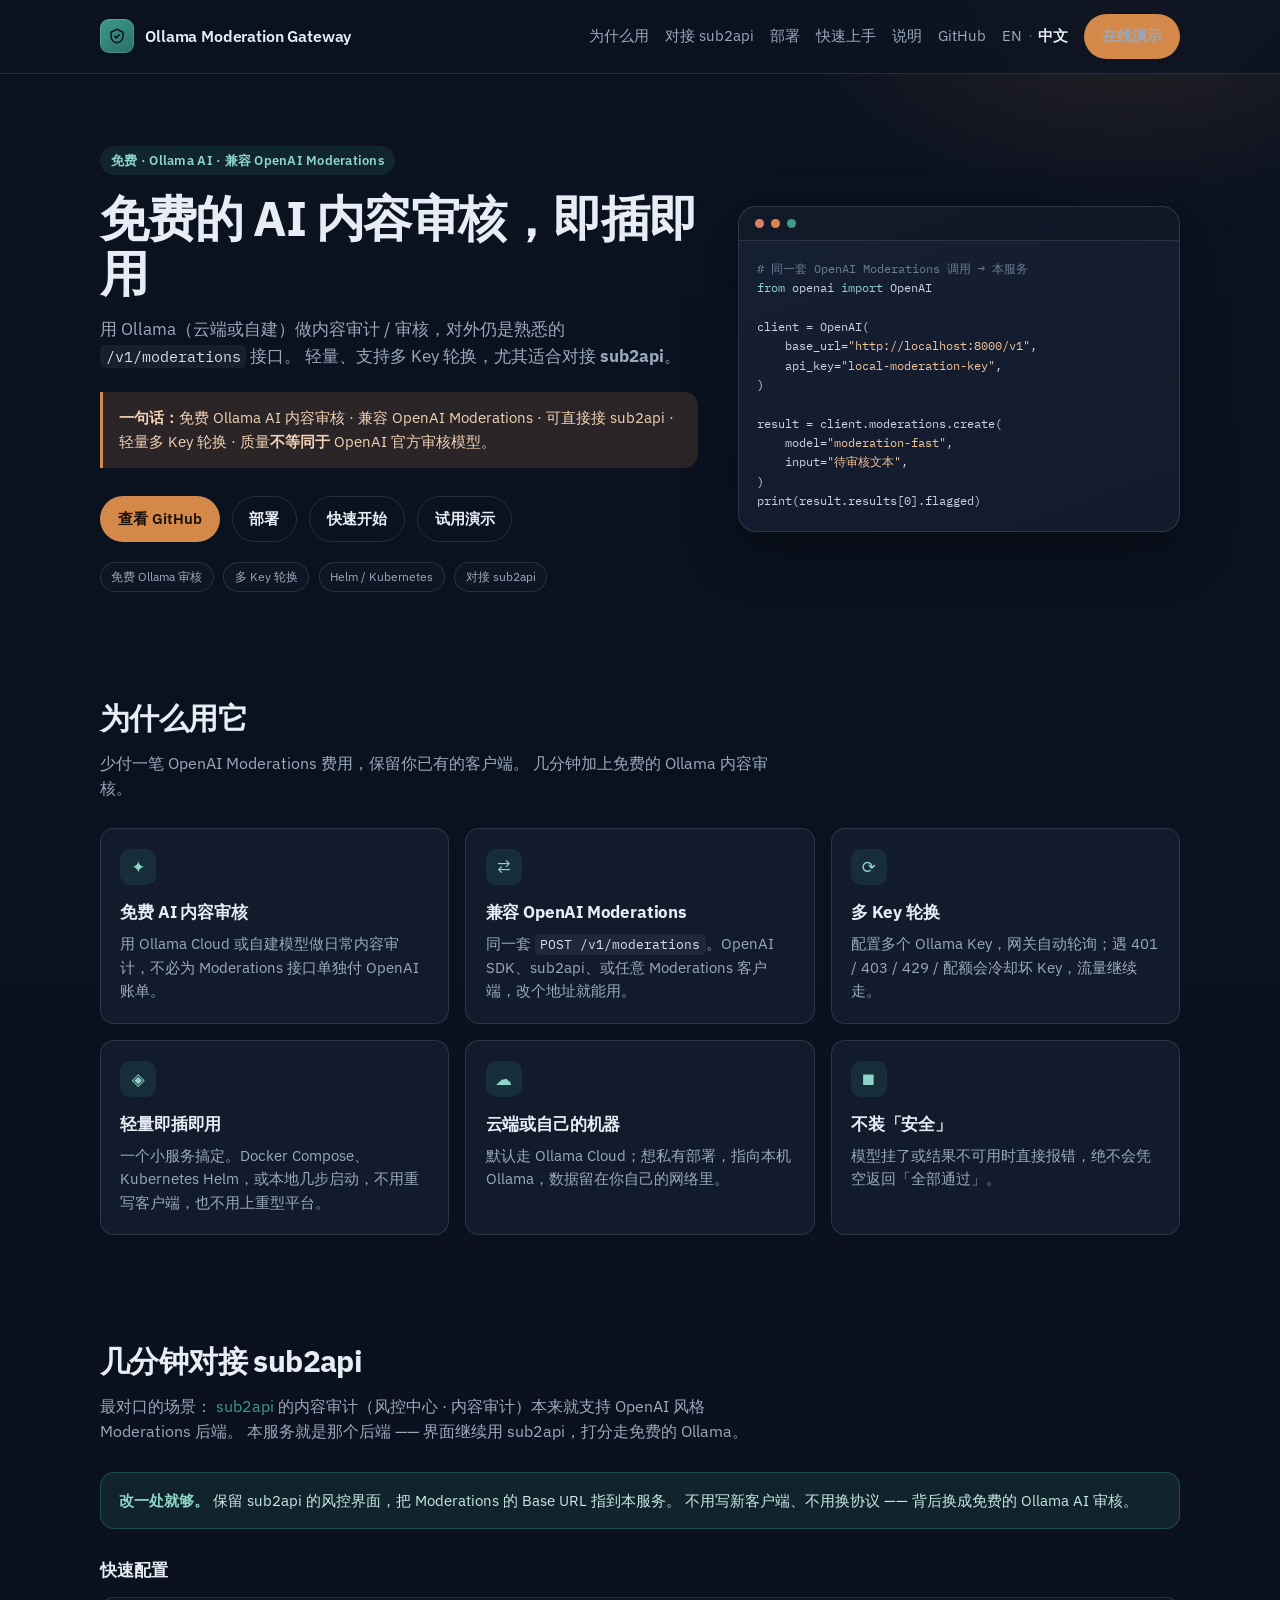
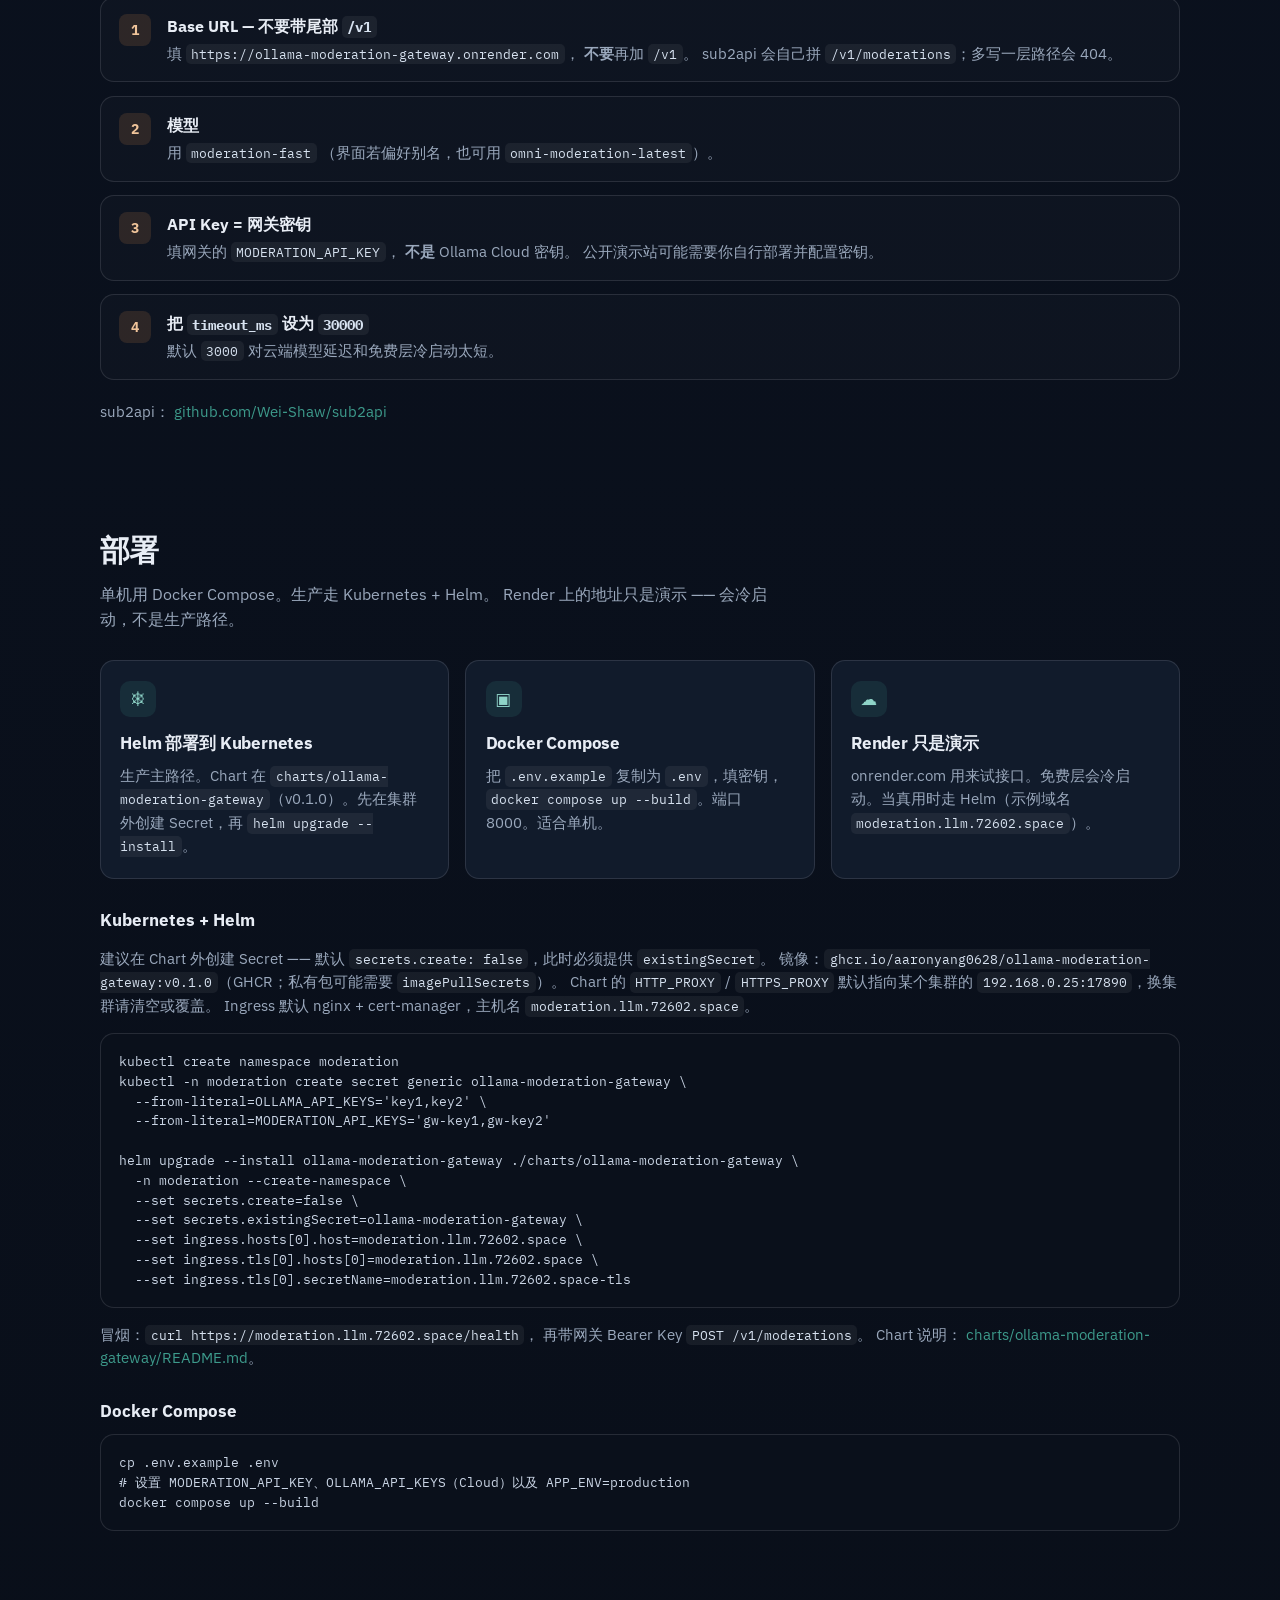
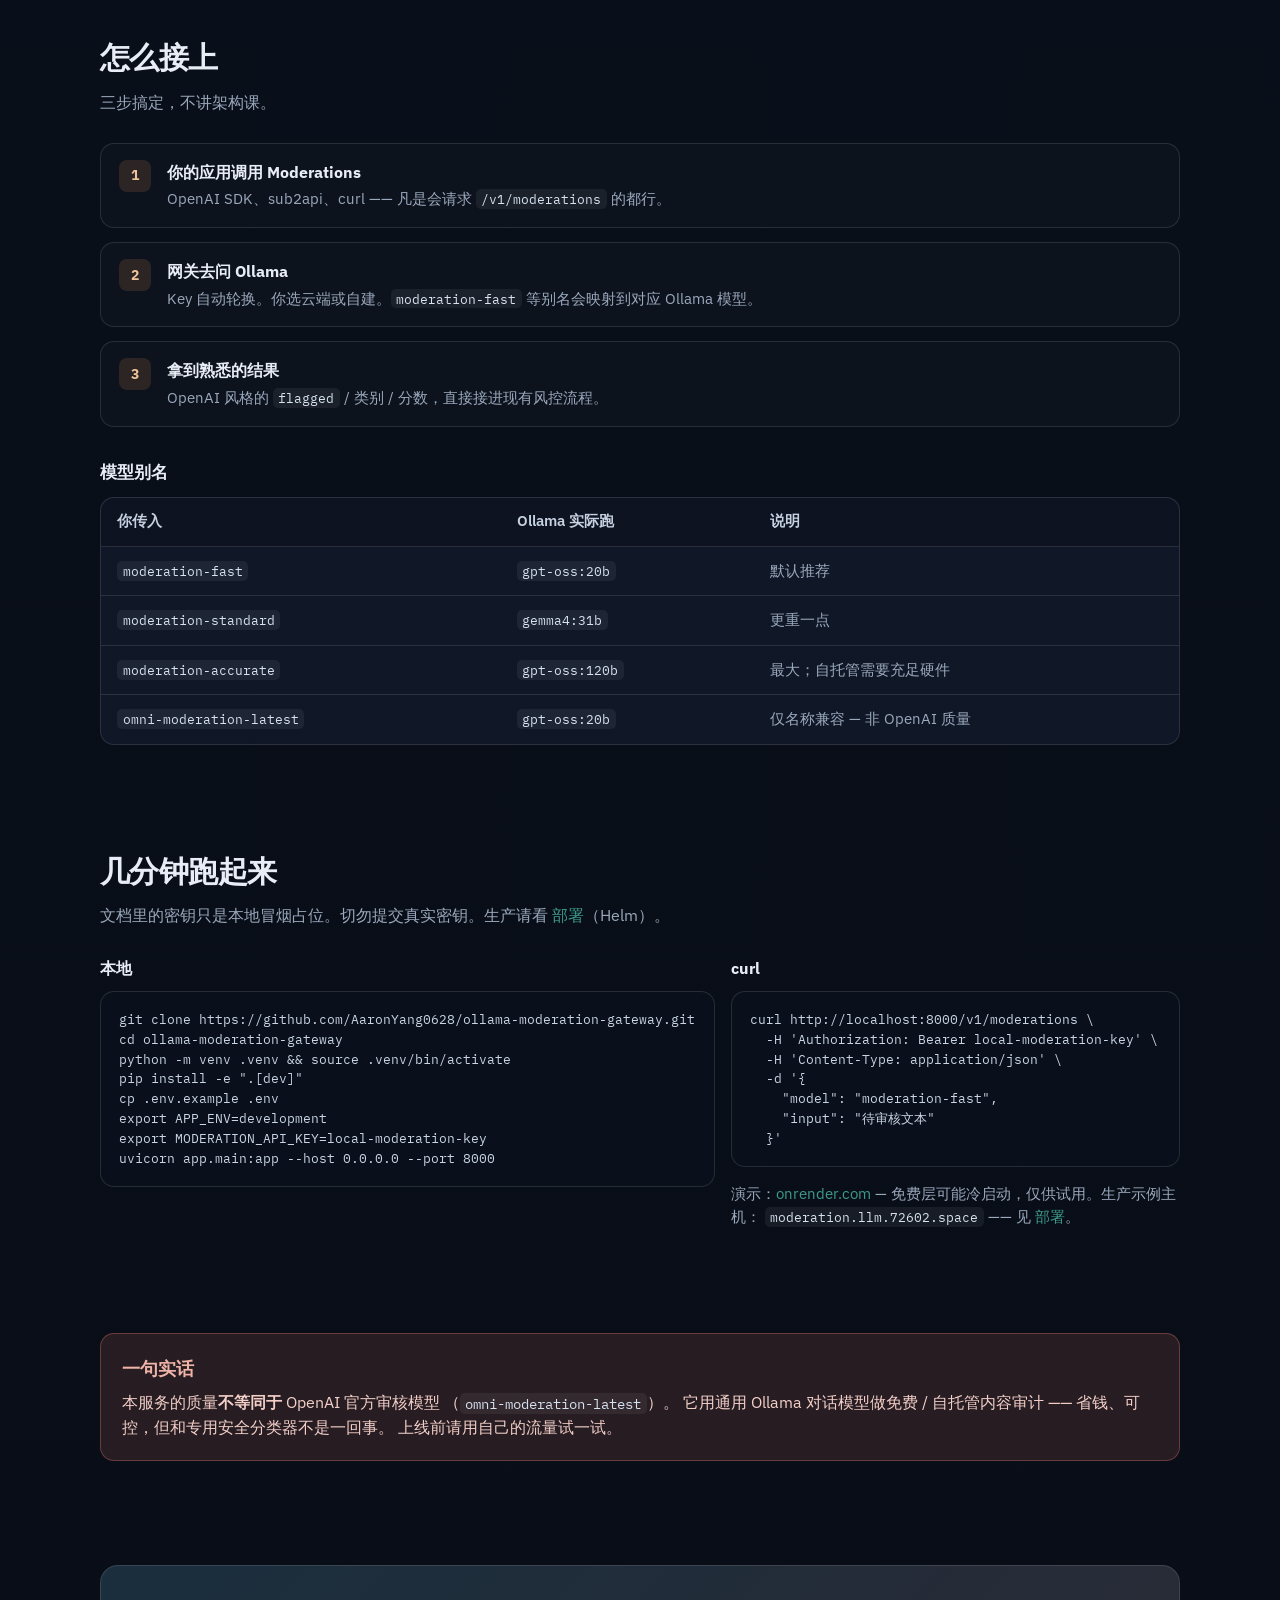
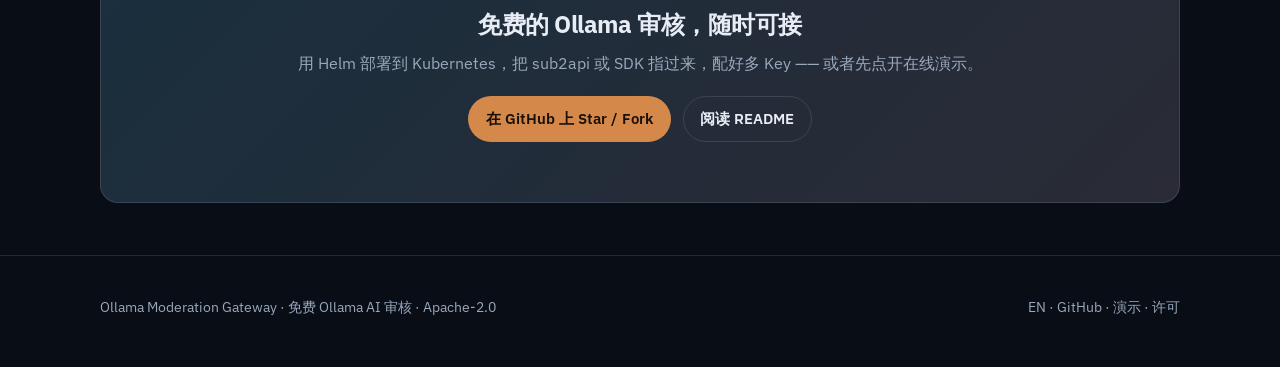
==== commit bb4ee195: "Docs: Helm deploy path for README, chart, and Pages Document Kubernetes/Helm as the production insta" ====
--- a/docs/zh/index.html
+++ b/docs/zh/index.html
@@ -27,6 +27,7 @@
       <nav class="nav-links" aria-label="主导航">
         <a class="hide-sm" href="#features">为什么用</a>
         <a class="hide-sm" href="#integrations">对接 sub2api</a>
+        <a class="hide-sm" href="#deploy">部署</a>
         <a class="hide-sm" href="#code">快速上手</a>
         <a class="hide-sm" href="#disclaimer">说明</a>
         <a href="https://github.com/AaronYang0628/ollama-moderation-gateway">GitHub</a>
@@ -58,13 +59,14 @@
           </p>
           <div class="cta-row">
             <a class="btn btn-primary" href="https://github.com/AaronYang0628/ollama-moderation-gateway">查看 GitHub</a>
+            <a class="btn btn-ghost" href="#deploy">部署</a>
             <a class="btn btn-ghost" href="https://github.com/AaronYang0628/ollama-moderation-gateway#quick-start">快速开始</a>
             <a class="btn btn-ghost" href="https://ollama-moderation-gateway.onrender.com">试用演示</a>
           </div>
           <div class="meta-row">
             <span class="chip">免费 Ollama 审核</span>
             <span class="chip">多 Key 轮换</span>
-            <span class="chip">轻量</span>
+            <span class="chip">Helm / Kubernetes</span>
             <span class="chip">对接 sub2api</span>
           </div>
         </div>
@@ -115,7 +117,7 @@
           <article class="card">
             <div class="icon" aria-hidden="true">◈</div>
             <h3>轻量即插即用</h3>
-            <p>一个小服务搞定。Docker Compose 或本地几步启动，不用重写客户端，也不用上重型平台。</p>
+            <p>一个小服务搞定。Docker Compose、Kubernetes Helm，或本地几步启动，不用重写客户端，也不用上重型平台。</p>
           </article>
           <article class="card">
             <div class="icon" aria-hidden="true">☁</div>
@@ -197,6 +199,65 @@
           sub2api：
           <a href="https://github.com/Wei-Shaw/sub2api" rel="noopener">github.com/Wei-Shaw/sub2api</a>
         </p>
+      </div>
+    </section>
+
+    <section id="deploy">
+      <div class="wrap">
+        <h2 class="section-title">部署</h2>
+        <p class="section-lead">
+          单机用 Docker Compose。生产走 Kubernetes + Helm。
+          Render 上的地址只是演示 —— 会冷启动，不是生产路径。
+        </p>
+
+        <div class="grid-3">
+          <article class="card">
+            <div class="icon" aria-hidden="true">⎈</div>
+            <h3>Helm 部署到 Kubernetes</h3>
+            <p>生产主路径。Chart 在 <code class="inline">charts/ollama-moderation-gateway</code>（v0.1.0）。先在集群外创建 Secret，再 <code class="inline">helm upgrade --install</code>。</p>
+          </article>
+          <article class="card">
+            <div class="icon" aria-hidden="true">▣</div>
+            <h3>Docker Compose</h3>
+            <p>把 <code class="inline">.env.example</code> 复制为 <code class="inline">.env</code>，填密钥，<code class="inline">docker compose up --build</code>。端口 8000。适合单机。</p>
+          </article>
+          <article class="card">
+            <div class="icon" aria-hidden="true">☁</div>
+            <h3>Render 只是演示</h3>
+            <p>onrender.com 用来试接口。免费层会冷启动。当真用时走 Helm（示例域名 <code class="inline">moderation.llm.72602.space</code>）。</p>
+          </article>
+        </div>
+
+        <h3 style="margin: 1.75rem 0 0.85rem; font-size: 1.05rem;">Kubernetes + Helm</h3>
+        <p style="margin: 0 0 1rem; color: var(--muted); font-size: 0.95rem;">
+          建议在 Chart 外创建 Secret —— 默认 <code class="inline">secrets.create: false</code>，此时必须提供 <code class="inline">existingSecret</code>。
+          镜像：<code class="inline">ghcr.io/aaronyang0628/ollama-moderation-gateway:v0.1.0</code>（GHCR；私有包可能需要 <code class="inline">imagePullSecrets</code>）。
+          Chart 的 <code class="inline">HTTP_PROXY</code> / <code class="inline">HTTPS_PROXY</code> 默认指向某个集群的 <code class="inline">192.168.0.25:17890</code>，换集群请清空或覆盖。
+          Ingress 默认 nginx + cert-manager，主机名 <code class="inline">moderation.llm.72602.space</code>。
+        </p>
+        <pre class="code-block">kubectl create namespace moderation
+kubectl -n moderation create secret generic ollama-moderation-gateway \
+  --from-literal=OLLAMA_API_KEYS='key1,key2' \
+  --from-literal=MODERATION_API_KEYS='gw-key1,gw-key2'
+
+helm upgrade --install ollama-moderation-gateway ./charts/ollama-moderation-gateway \
+  -n moderation --create-namespace \
+  --set secrets.create=false \
+  --set secrets.existingSecret=ollama-moderation-gateway \
+  --set ingress.hosts[0].host=moderation.llm.72602.space \
+  --set ingress.tls[0].hosts[0]=moderation.llm.72602.space \
+  --set ingress.tls[0].secretName=moderation.llm.72602.space-tls</pre>
+        <p style="margin: 1rem 0 0; color: var(--muted); font-size: 0.92rem;">
+          冒烟：<code class="inline">curl https://moderation.llm.72602.space/health</code>，
+          再带网关 Bearer Key <code class="inline">POST /v1/moderations</code>。
+          Chart 说明：
+          <a href="https://github.com/AaronYang0628/ollama-moderation-gateway/blob/main/charts/ollama-moderation-gateway/README.md">charts/ollama-moderation-gateway/README.md</a>。
+        </p>
+
+        <h3 style="margin: 1.75rem 0 0.65rem; font-size: 1.05rem;">Docker Compose</h3>
+        <pre class="code-block">cp .env.example .env
+# 设置 MODERATION_API_KEY、OLLAMA_API_KEYS（Cloud）以及 APP_ENV=production
+docker compose up --build</pre>
       </div>
     </section>
 
@@ -268,7 +329,7 @@
     <section id="code">
       <div class="wrap">
         <h2 class="section-title">几分钟跑起来</h2>
-        <p class="section-lead">文档里的密钥只是本地冒烟占位。切勿提交真实密钥。</p>
+        <p class="section-lead">文档里的密钥只是本地冒烟占位。切勿提交真实密钥。生产请看 <a href="#deploy">部署</a>（Helm）。</p>
         <div class="split">
           <div>
             <h3 style="margin: 0 0 0.65rem; font-size: 1rem;">本地</h3>
@@ -292,7 +353,8 @@
   }'</pre>
             <p style="margin: 1rem 0 0; color: var(--muted); font-size: 0.92rem;">
               演示：<a href="https://ollama-moderation-gateway.onrender.com">onrender.com</a> —
-              免费层可能冷启动；生产请用自有密钥与部署。
+              免费层可能冷启动，仅供试用。生产示例主机：
+              <code class="inline">moderation.llm.72602.space</code> —— 见 <a href="#deploy">部署</a>。
             </p>
           </div>
         </div>
@@ -317,7 +379,7 @@
       <div class="wrap">
         <div class="cta-band">
           <h2>免费的 Ollama 审核，随时可接</h2>
-          <p>克隆仓库，把 sub2api 或 SDK 指过来，配好多 Key —— 或者先点开在线演示。</p>
+          <p>用 Helm 部署到 Kubernetes，把 sub2api 或 SDK 指过来，配好多 Key —— 或者先点开在线演示。</p>
           <div class="cta-row" style="justify-content: center;">
             <a class="btn btn-primary" href="https://github.com/AaronYang0628/ollama-moderation-gateway">在 GitHub 上 Star / Fork</a>
             <a class="btn btn-ghost" href="https://github.com/AaronYang0628/ollama-moderation-gateway#quick-start">阅读 README</a>
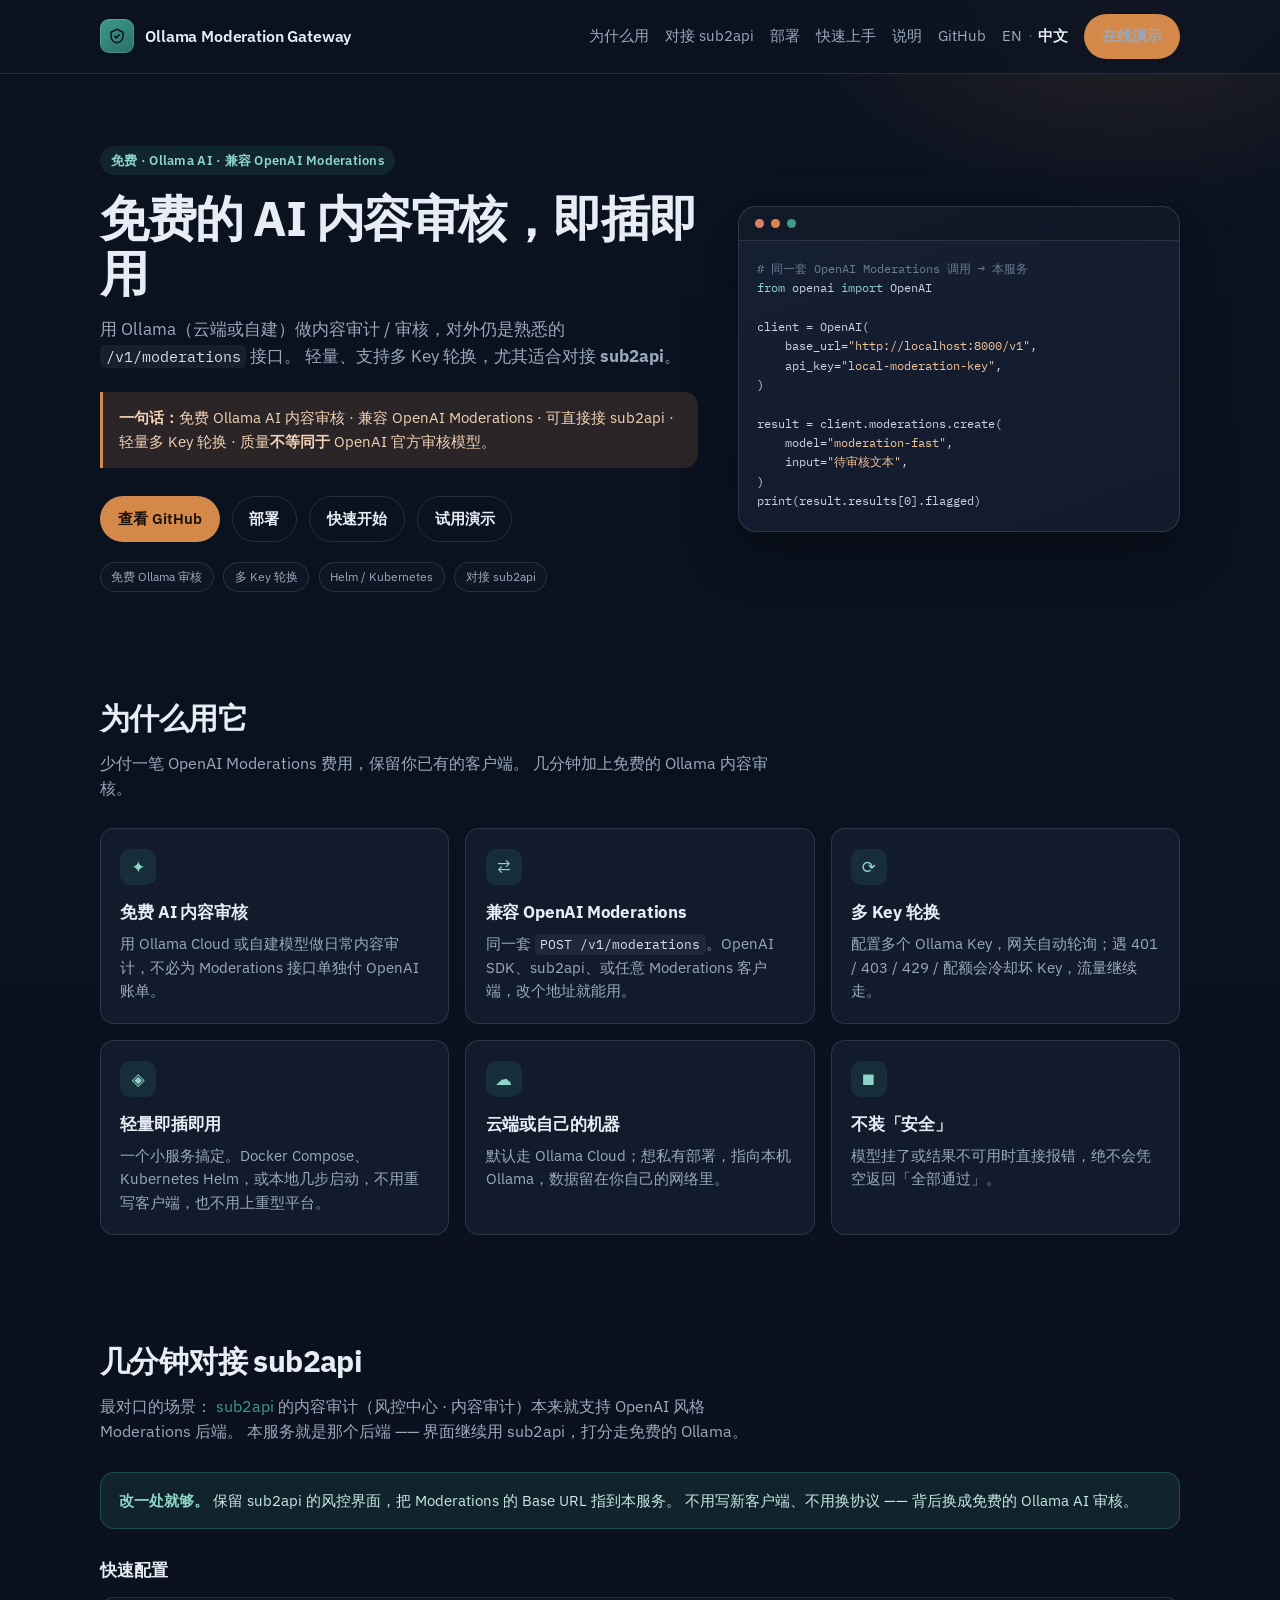
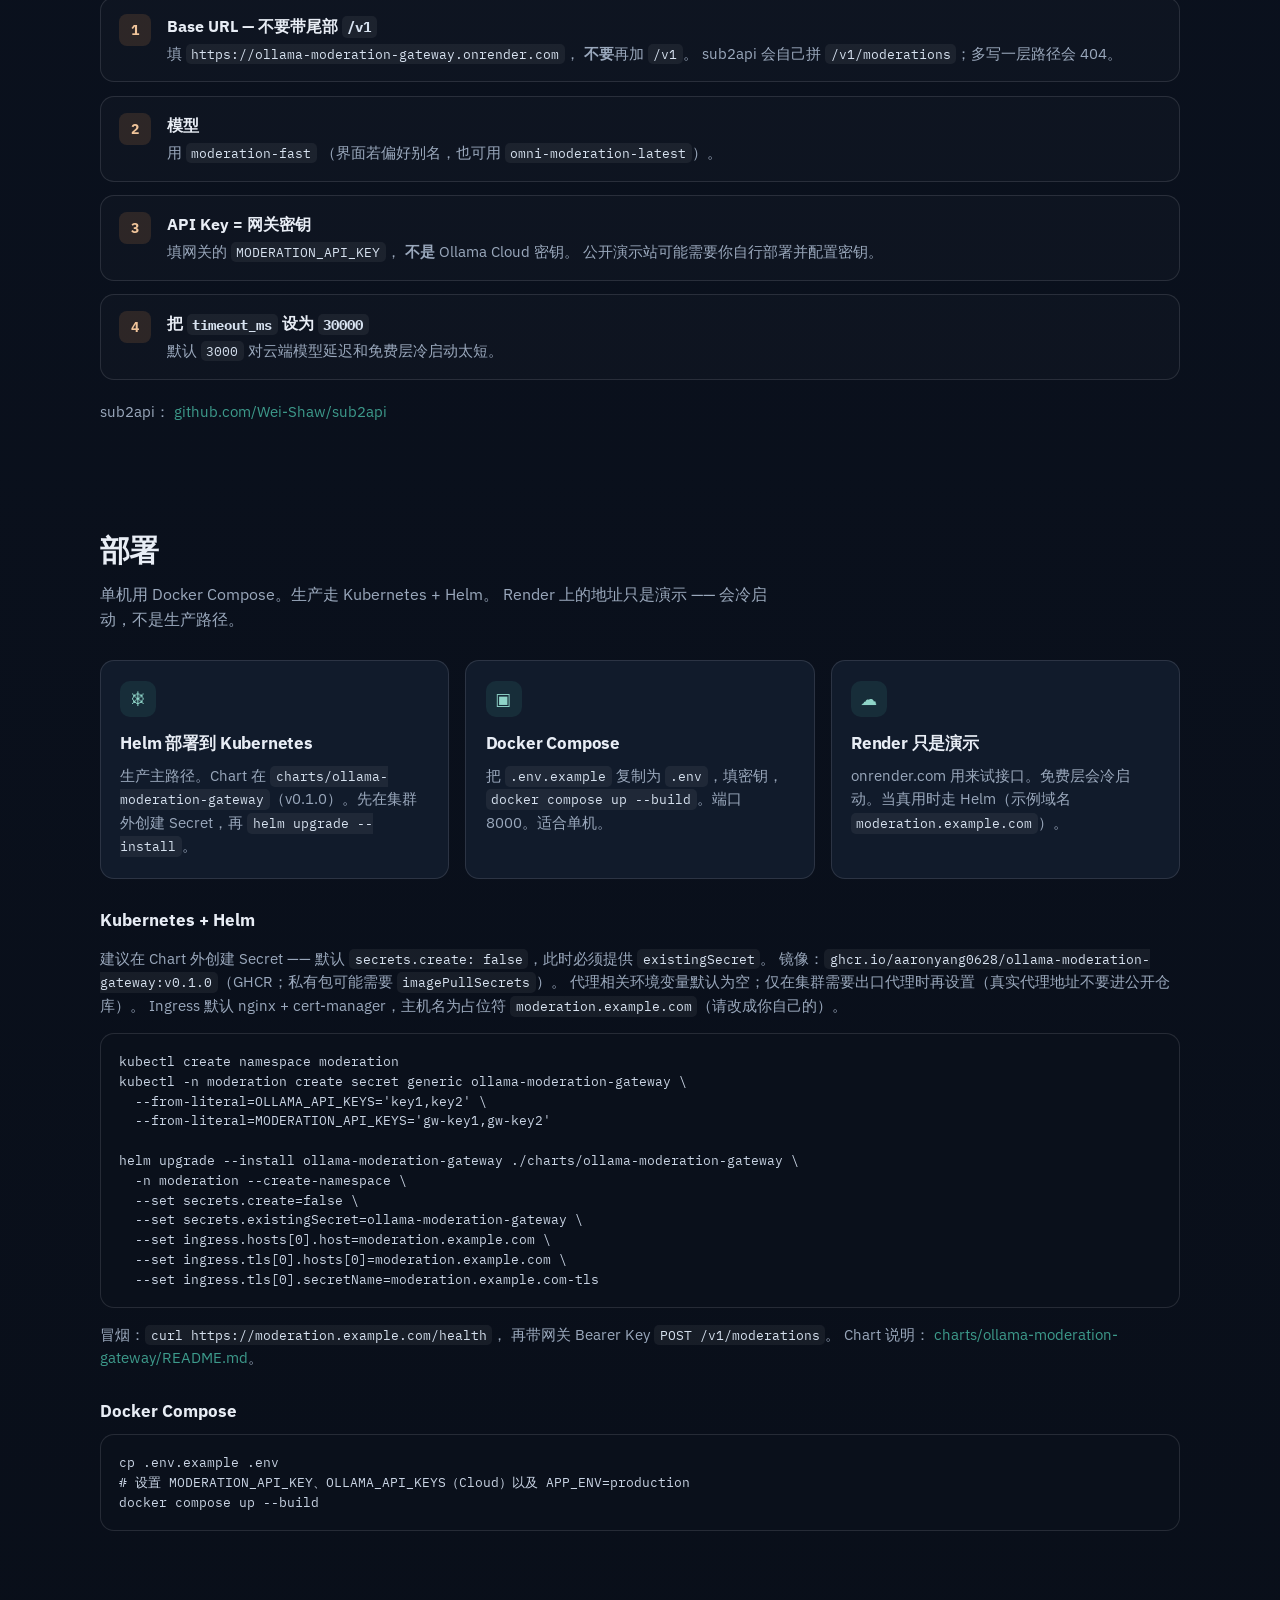
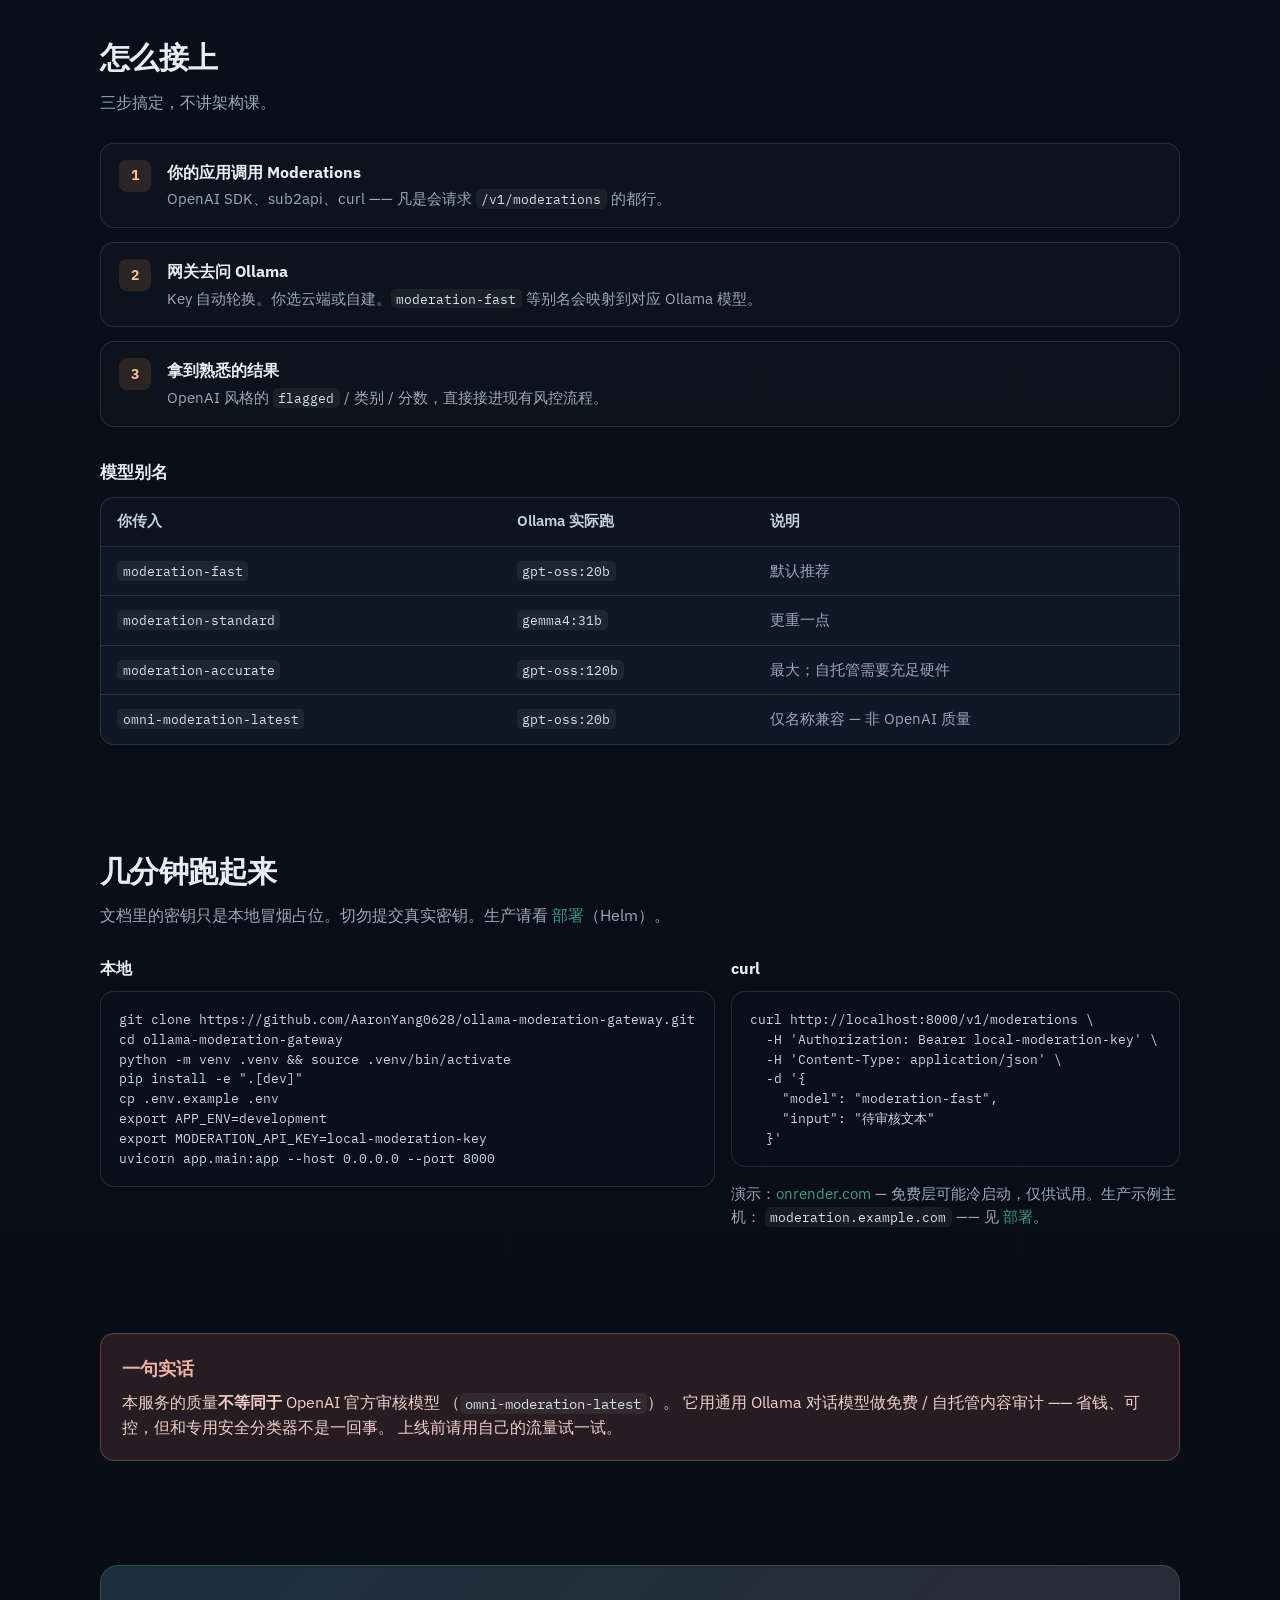
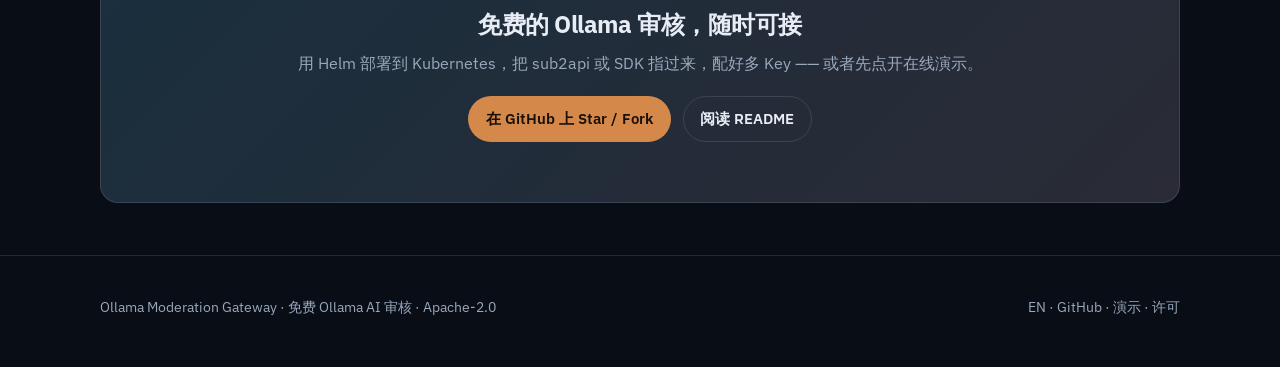
==== commit 402dc50b: "Docs: scrub real prod host and cluster proxy from public tree Replace moderation.llm.* with moderati" ====
--- a/docs/zh/index.html
+++ b/docs/zh/index.html
@@ -224,7 +224,7 @@
           <article class="card">
             <div class="icon" aria-hidden="true">☁</div>
             <h3>Render 只是演示</h3>
-            <p>onrender.com 用来试接口。免费层会冷启动。当真用时走 Helm（示例域名 <code class="inline">moderation.llm.72602.space</code>）。</p>
+            <p>onrender.com 用来试接口。免费层会冷启动。当真用时走 Helm（示例域名 <code class="inline">moderation.example.com</code>）。</p>
           </article>
         </div>
 
@@ -232,8 +232,8 @@
         <p style="margin: 0 0 1rem; color: var(--muted); font-size: 0.95rem;">
           建议在 Chart 外创建 Secret —— 默认 <code class="inline">secrets.create: false</code>，此时必须提供 <code class="inline">existingSecret</code>。
           镜像：<code class="inline">ghcr.io/aaronyang0628/ollama-moderation-gateway:v0.1.0</code>（GHCR；私有包可能需要 <code class="inline">imagePullSecrets</code>）。
-          Chart 的 <code class="inline">HTTP_PROXY</code> / <code class="inline">HTTPS_PROXY</code> 默认指向某个集群的 <code class="inline">192.168.0.25:17890</code>，换集群请清空或覆盖。
-          Ingress 默认 nginx + cert-manager，主机名 <code class="inline">moderation.llm.72602.space</code>。
+          代理相关环境变量默认为空；仅在集群需要出口代理时再设置（真实代理地址不要进公开仓库）。
+          Ingress 默认 nginx + cert-manager，主机名为占位符 <code class="inline">moderation.example.com</code>（请改成你自己的）。
         </p>
         <pre class="code-block">kubectl create namespace moderation
 kubectl -n moderation create secret generic ollama-moderation-gateway \
@@ -244,11 +244,11 @@
   -n moderation --create-namespace \
   --set secrets.create=false \
   --set secrets.existingSecret=ollama-moderation-gateway \
-  --set ingress.hosts[0].host=moderation.llm.72602.space \
-  --set ingress.tls[0].hosts[0]=moderation.llm.72602.space \
-  --set ingress.tls[0].secretName=moderation.llm.72602.space-tls</pre>
+  --set ingress.hosts[0].host=moderation.example.com \
+  --set ingress.tls[0].hosts[0]=moderation.example.com \
+  --set ingress.tls[0].secretName=moderation.example.com-tls</pre>
         <p style="margin: 1rem 0 0; color: var(--muted); font-size: 0.92rem;">
-          冒烟：<code class="inline">curl https://moderation.llm.72602.space/health</code>，
+          冒烟：<code class="inline">curl https://moderation.example.com/health</code>，
           再带网关 Bearer Key <code class="inline">POST /v1/moderations</code>。
           Chart 说明：
           <a href="https://github.com/AaronYang0628/ollama-moderation-gateway/blob/main/charts/ollama-moderation-gateway/README.md">charts/ollama-moderation-gateway/README.md</a>。
@@ -354,7 +354,7 @@
             <p style="margin: 1rem 0 0; color: var(--muted); font-size: 0.92rem;">
               演示：<a href="https://ollama-moderation-gateway.onrender.com">onrender.com</a> —
               免费层可能冷启动，仅供试用。生产示例主机：
-              <code class="inline">moderation.llm.72602.space</code> —— 见 <a href="#deploy">部署</a>。
+              <code class="inline">moderation.example.com</code> —— 见 <a href="#deploy">部署</a>。
             </p>
           </div>
         </div>
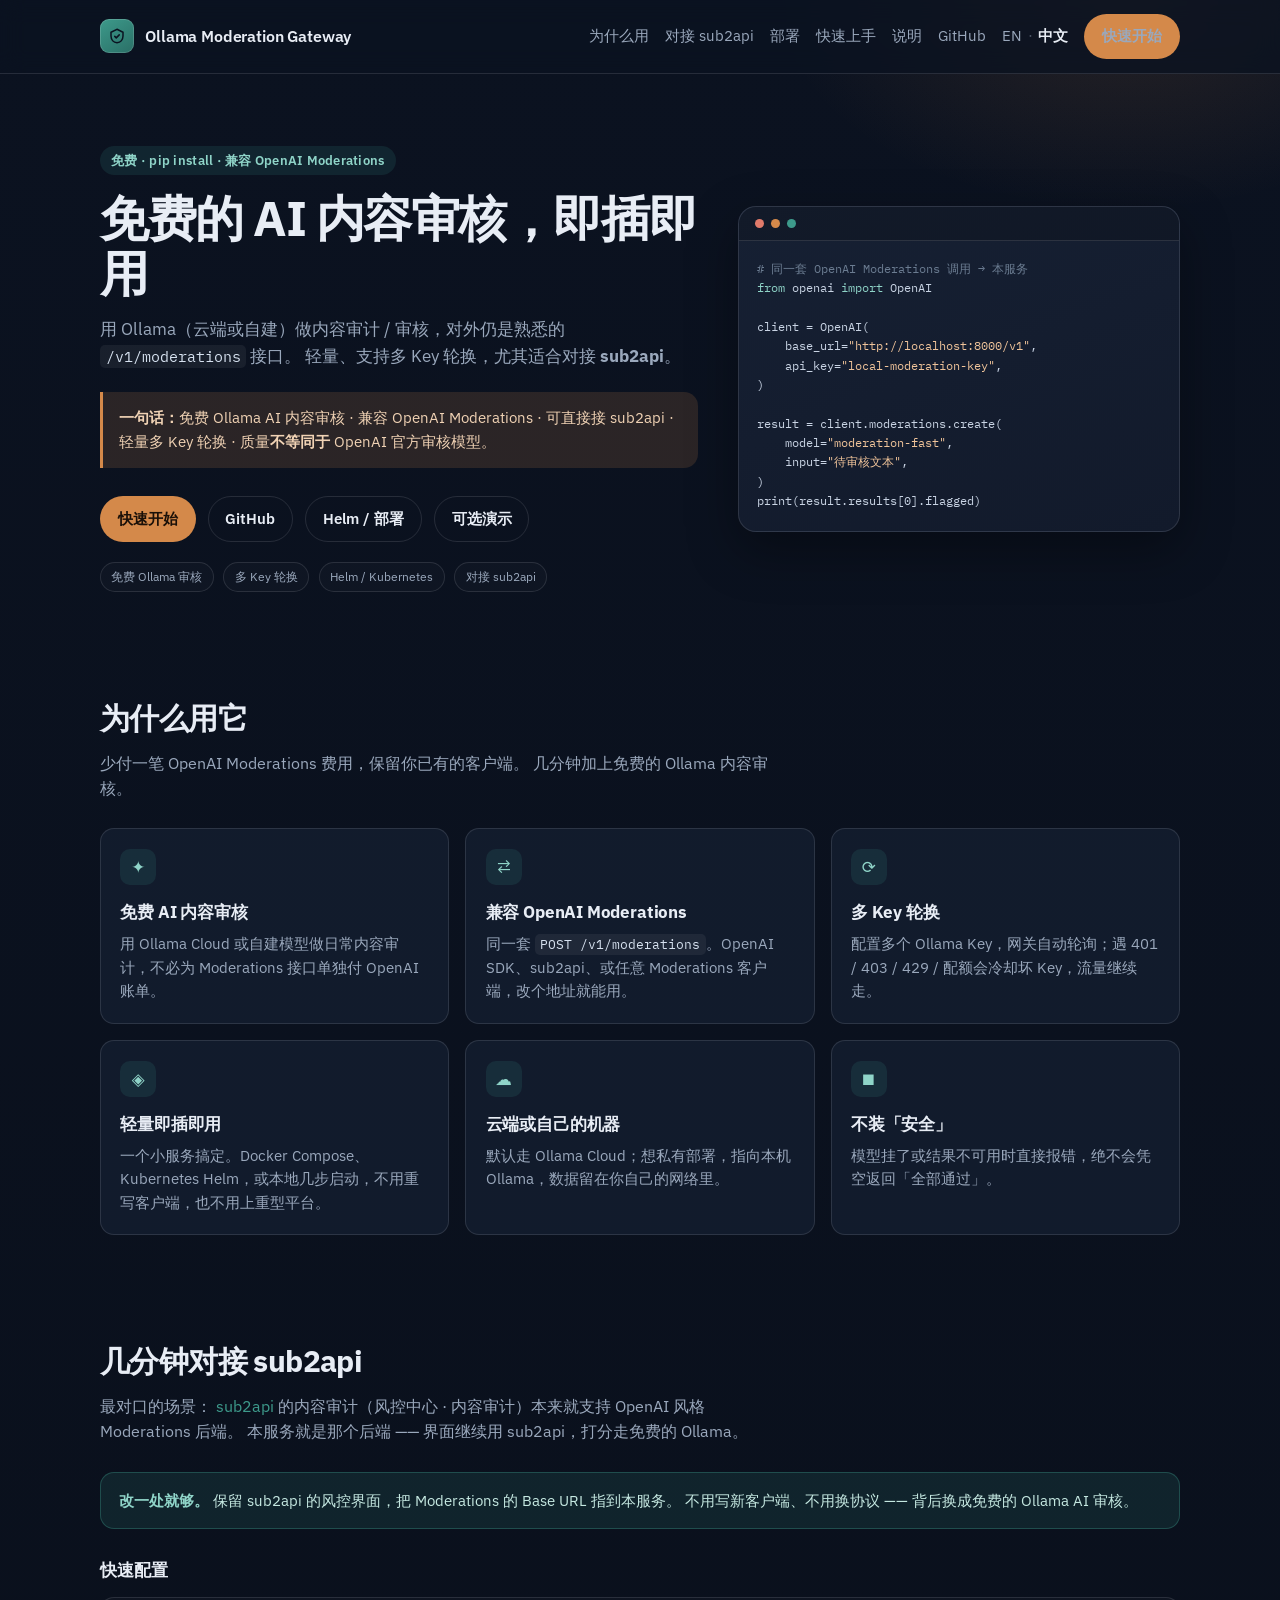
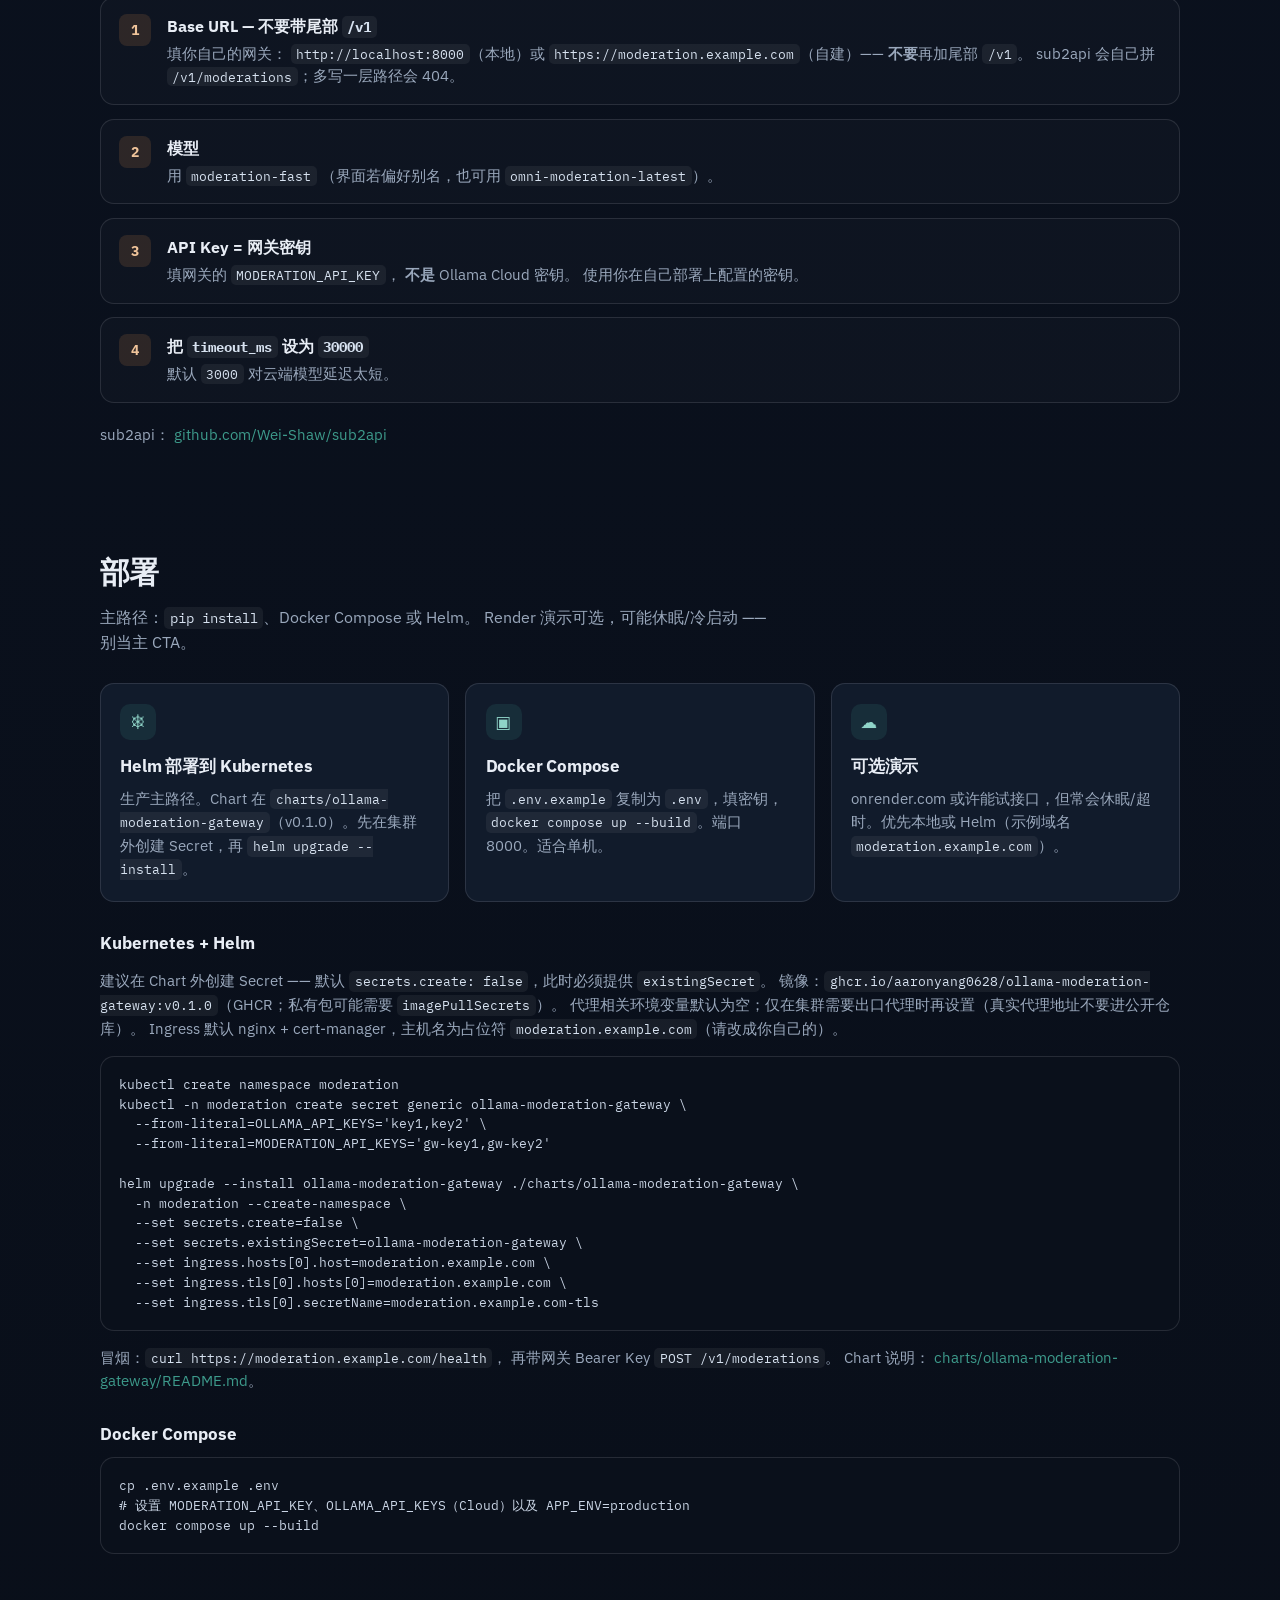
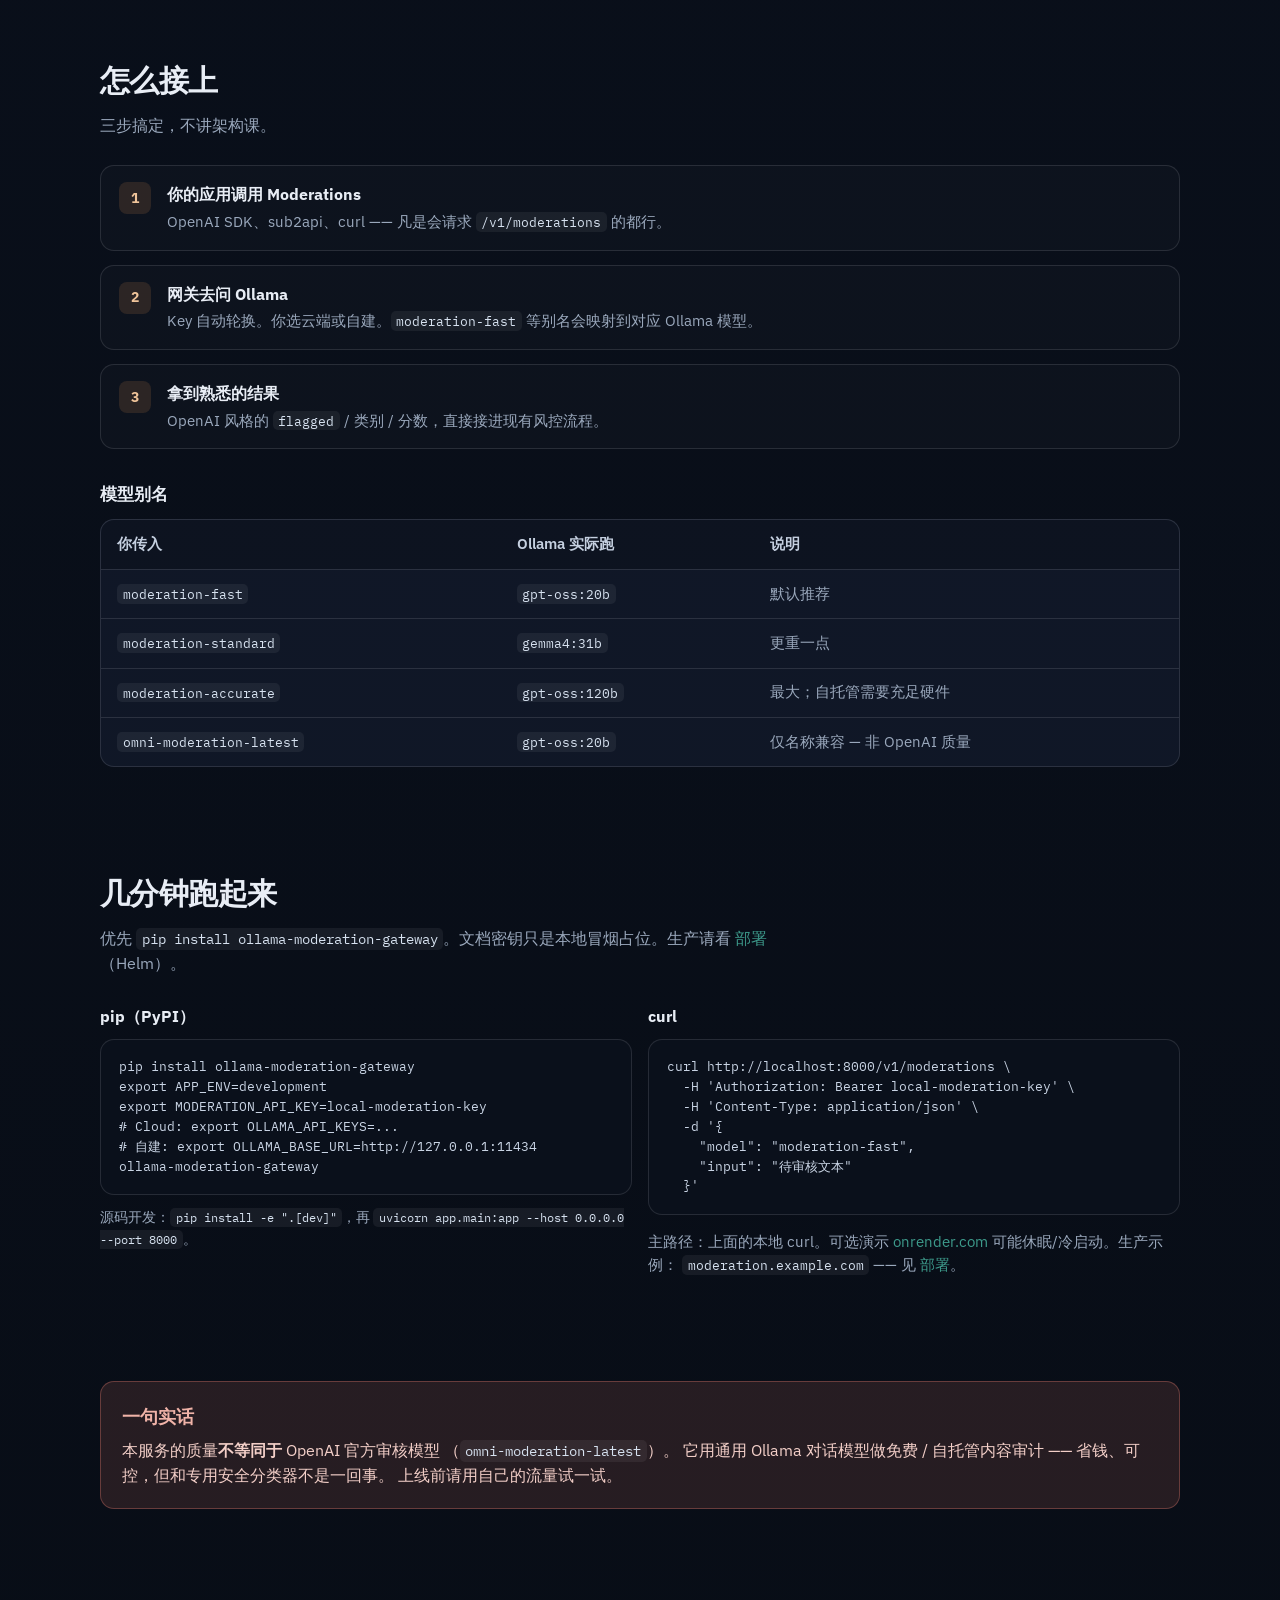
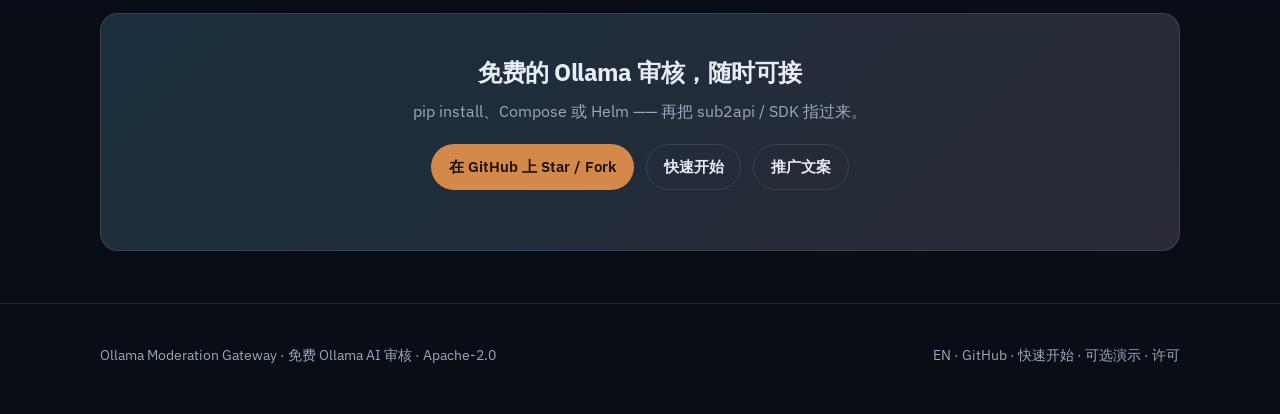
==== commit c2551081: "Docs: star-conversion polish — PyPI first, demote sleeping demo Lead README/Pages with pip install +" ====
--- a/docs/zh/index.html
+++ b/docs/zh/index.html
@@ -36,7 +36,7 @@
           <span class="lang-sep" aria-hidden="true">·</span>
           <span class="lang-current" aria-current="page">中文</span>
         </span>
-        <a class="btn btn-primary" href="https://ollama-moderation-gateway.onrender.com">在线演示</a>
+        <a class="btn btn-primary" href="https://github.com/AaronYang0628/ollama-moderation-gateway#quick-start">快速开始</a>
       </nav>
     </div>
   </header>
@@ -45,7 +45,7 @@
     <section class="hero">
       <div class="wrap hero-grid">
         <div>
-          <div class="eyebrow">免费 · Ollama AI · 兼容 OpenAI Moderations</div>
+          <div class="eyebrow">免费 · pip install · 兼容 OpenAI Moderations</div>
           <h1>免费的 AI 内容审核，即插即用</h1>
           <p class="hero-lead">
             用 Ollama（云端或自建）做内容审计 / 审核，对外仍是熟悉的
@@ -58,10 +58,10 @@
             轻量多 Key 轮换 · 质量<strong>不等同于</strong> OpenAI 官方审核模型。
           </p>
           <div class="cta-row">
-            <a class="btn btn-primary" href="https://github.com/AaronYang0628/ollama-moderation-gateway">查看 GitHub</a>
-            <a class="btn btn-ghost" href="#deploy">部署</a>
-            <a class="btn btn-ghost" href="https://github.com/AaronYang0628/ollama-moderation-gateway#quick-start">快速开始</a>
-            <a class="btn btn-ghost" href="https://ollama-moderation-gateway.onrender.com">试用演示</a>
+            <a class="btn btn-primary" href="https://github.com/AaronYang0628/ollama-moderation-gateway#quick-start">快速开始</a>
+            <a class="btn btn-ghost" href="https://github.com/AaronYang0628/ollama-moderation-gateway">GitHub</a>
+            <a class="btn btn-ghost" href="#deploy">Helm / 部署</a>
+            <a class="btn btn-ghost" href="https://ollama-moderation-gateway.onrender.com" title="可选；免费层可能休眠/冷启动">可选演示</a>
           </div>
           <div class="meta-row">
             <span class="chip">免费 Ollama 审核</span>
@@ -156,9 +156,10 @@
             <div>
               <h3>Base URL — 不要带尾部 <code class="inline">/v1</code></h3>
               <p>
-                填
-                <code class="inline">https://ollama-moderation-gateway.onrender.com</code>，
-                <strong>不要</strong>再加 <code class="inline">/v1</code>。
+                填你自己的网关：
+                <code class="inline">http://localhost:8000</code>（本地）或
+                <code class="inline">https://moderation.example.com</code>（自建）——
+                <strong>不要</strong>再加尾部 <code class="inline">/v1</code>。
                 sub2api 会自己拼 <code class="inline">/v1/moderations</code>；多写一层路径会 404。
               </p>
             </div>
@@ -180,7 +181,7 @@
               <p>
                 填网关的 <code class="inline">MODERATION_API_KEY</code>，
                 <strong>不是</strong> Ollama Cloud 密钥。
-                公开演示站可能需要你自行部署并配置密钥。
+                使用你在自己部署上配置的密钥。
               </p>
             </div>
           </div>
@@ -189,7 +190,7 @@
             <div>
               <h3>把 <code class="inline">timeout_ms</code> 设为 <code class="inline">30000</code></h3>
               <p>
-                默认 <code class="inline">3000</code> 对云端模型延迟和免费层冷启动太短。
+                默认 <code class="inline">3000</code> 对云端模型延迟太短。
               </p>
             </div>
           </div>
@@ -206,8 +207,8 @@
       <div class="wrap">
         <h2 class="section-title">部署</h2>
         <p class="section-lead">
-          单机用 Docker Compose。生产走 Kubernetes + Helm。
-          Render 上的地址只是演示 —— 会冷启动，不是生产路径。
+          主路径：<code class="inline">pip install</code>、Docker Compose 或 Helm。
+          Render 演示可选，可能休眠/冷启动 —— 别当主 CTA。
         </p>
 
         <div class="grid-3">
@@ -223,8 +224,8 @@
           </article>
           <article class="card">
             <div class="icon" aria-hidden="true">☁</div>
-            <h3>Render 只是演示</h3>
-            <p>onrender.com 用来试接口。免费层会冷启动。当真用时走 Helm（示例域名 <code class="inline">moderation.example.com</code>）。</p>
+            <h3>可选演示</h3>
+            <p>onrender.com 或许能试接口，但常会休眠/超时。优先本地或 Helm（示例域名 <code class="inline">moderation.example.com</code>）。</p>
           </article>
         </div>
 
@@ -329,18 +330,20 @@
     <section id="code">
       <div class="wrap">
         <h2 class="section-title">几分钟跑起来</h2>
-        <p class="section-lead">文档里的密钥只是本地冒烟占位。切勿提交真实密钥。生产请看 <a href="#deploy">部署</a>（Helm）。</p>
+        <p class="section-lead">优先 <code class="inline">pip install ollama-moderation-gateway</code>。文档密钥只是本地冒烟占位。生产请看 <a href="#deploy">部署</a>（Helm）。</p>
         <div class="split">
           <div>
-            <h3 style="margin: 0 0 0.65rem; font-size: 1rem;">本地</h3>
-            <pre class="code-block">git clone https://github.com/AaronYang0628/ollama-moderation-gateway.git
-cd ollama-moderation-gateway
-python -m venv .venv &amp;&amp; source .venv/bin/activate
-pip install -e ".[dev]"
-cp .env.example .env
+            <h3 style="margin: 0 0 0.65rem; font-size: 1rem;">pip（PyPI）</h3>
+            <pre class="code-block">pip install ollama-moderation-gateway
 export APP_ENV=development
 export MODERATION_API_KEY=local-moderation-key
-uvicorn app.main:app --host 0.0.0.0 --port 8000</pre>
+# Cloud: export OLLAMA_API_KEYS=...
+# 自建: export OLLAMA_BASE_URL=http://127.0.0.1:11434
+ollama-moderation-gateway</pre>
+            <p style="margin: 0.75rem 0 0; color: var(--muted); font-size: 0.88rem;">
+              源码开发：<code class="inline">pip install -e ".[dev]"</code>，再
+              <code class="inline">uvicorn app.main:app --host 0.0.0.0 --port 8000</code>。
+            </p>
           </div>
           <div>
             <h3 style="margin: 0 0 0.65rem; font-size: 1rem;">curl</h3>
@@ -352,8 +355,9 @@
     "input": "待审核文本"
   }'</pre>
             <p style="margin: 1rem 0 0; color: var(--muted); font-size: 0.92rem;">
-              演示：<a href="https://ollama-moderation-gateway.onrender.com">onrender.com</a> —
-              免费层可能冷启动，仅供试用。生产示例主机：
+              主路径：上面的本地 curl。可选演示
+              <a href="https://ollama-moderation-gateway.onrender.com">onrender.com</a>
+              可能休眠/冷启动。生产示例：
               <code class="inline">moderation.example.com</code> —— 见 <a href="#deploy">部署</a>。
             </p>
           </div>
@@ -379,10 +383,11 @@
       <div class="wrap">
         <div class="cta-band">
           <h2>免费的 Ollama 审核，随时可接</h2>
-          <p>用 Helm 部署到 Kubernetes，把 sub2api 或 SDK 指过来，配好多 Key —— 或者先点开在线演示。</p>
+          <p>pip install、Compose 或 Helm —— 再把 sub2api / SDK 指过来。</p>
           <div class="cta-row" style="justify-content: center;">
             <a class="btn btn-primary" href="https://github.com/AaronYang0628/ollama-moderation-gateway">在 GitHub 上 Star / Fork</a>
-            <a class="btn btn-ghost" href="https://github.com/AaronYang0628/ollama-moderation-gateway#quick-start">阅读 README</a>
+            <a class="btn btn-ghost" href="https://github.com/AaronYang0628/ollama-moderation-gateway#quick-start">快速开始</a>
+            <a class="btn btn-ghost" href="https://github.com/AaronYang0628/ollama-moderation-gateway/blob/main/docs/PROMOTE.md">推广文案</a>
           </div>
         </div>
       </div>
@@ -399,7 +404,9 @@
         ·
         <a href="https://github.com/AaronYang0628/ollama-moderation-gateway">GitHub</a>
         ·
-        <a href="https://ollama-moderation-gateway.onrender.com">演示</a>
+        <a href="https://github.com/AaronYang0628/ollama-moderation-gateway#quick-start">快速开始</a>
+        ·
+        <a href="https://ollama-moderation-gateway.onrender.com" title="可能休眠">可选演示</a>
         ·
         <a href="https://github.com/AaronYang0628/ollama-moderation-gateway/blob/main/LICENSE">许可</a>
       </div>
